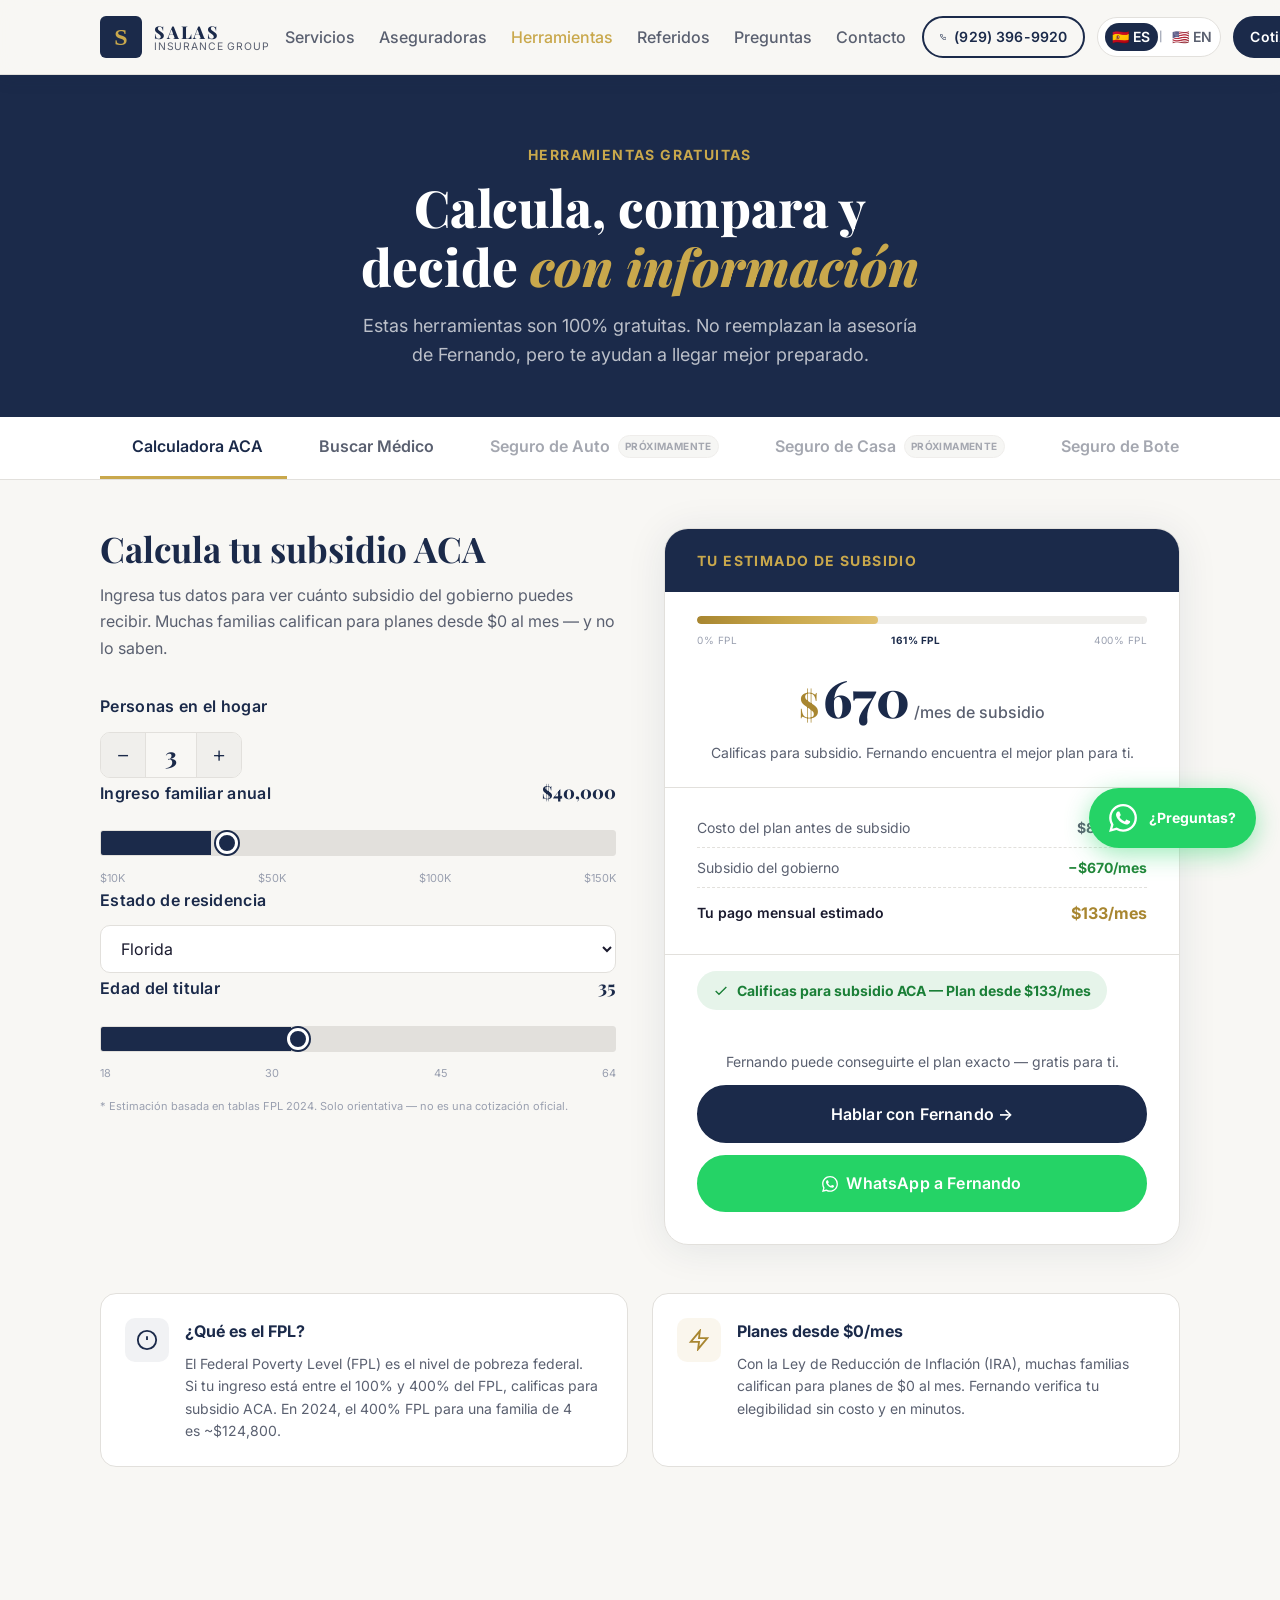
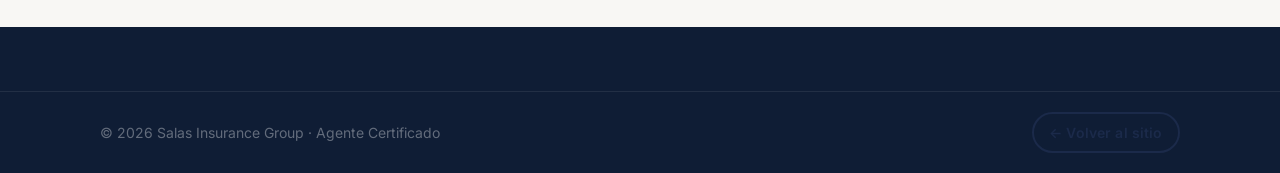
==== herramientas.html @ 6fca12a7 "feat: galería movida al top + página Herramientas con calculadora ACA, buscar médico, placeholders a" ====
<!DOCTYPE html>
<html lang="es" data-lang="es">
<head>
  <meta charset="UTF-8" />
  <meta name="viewport" content="width=device-width, initial-scale=1.0" />
  <title>Herramientas — Salas Insurance Group</title>
  <meta name="description" content="Calcula tu subsidio ACA gratis, busca médicos, estima tu cobertura. Herramientas gratuitas de Salas Insurance Group." />

  <link rel="preconnect" href="https://fonts.googleapis.com" />
  <link rel="preconnect" href="https://fonts.gstatic.com" crossorigin />
  <link href="https://fonts.googleapis.com/css2?family=Playfair+Display:wght@700;800&family=Inter:wght@400;500;600;700&display=swap" rel="stylesheet" />
  <link rel="stylesheet" href="style.css" />
  <link rel="stylesheet" href="herramientas.css" />
</head>
<body>

  <!-- ── HEADER (igual al principal) ── -->
  <header class="header header--scrolled" id="header">
    <div class="header-inner container">
      <a href="index.html" class="logo" aria-label="Salas Insurance Group">
        <svg width="42" height="42" viewBox="0 0 42 42" fill="none"><rect width="42" height="42" rx="6" fill="#1B2A4A"/><text x="21" y="29" text-anchor="middle" font-family="serif" font-size="24" font-weight="700" fill="#C9A84C">S</text></svg>
        <div class="logo-text">
          <span class="logo-name">SALAS</span>
          <span class="logo-sub">Insurance Group</span>
        </div>
      </a>

      <nav class="nav" id="nav" aria-label="Main navigation">
        <a href="index.html#servicios" data-es="Servicios" data-en="Services">Servicios</a>
        <a href="index.html#aseguradoras" data-es="Aseguradoras" data-en="Carriers">Aseguradoras</a>
        <a href="herramientas.html" class="nav-active" data-es="Herramientas" data-en="Tools">Herramientas</a>
        <a href="index.html#referidos" data-es="Referidos" data-en="Referrals">Referidos</a>
        <a href="index.html#faq" data-es="Preguntas" data-en="FAQ">Preguntas</a>
        <a href="index.html#contacto" data-es="Contacto" data-en="Contact">Contacto</a>
      </nav>

      <div class="header-actions">
        <a href="tel:+19293969920" class="btn btn-outline btn-sm">
          <svg width="14" height="14" viewBox="0 0 24 24" fill="none" stroke="currentColor" stroke-width="2.5"><path d="M22 16.92v3a2 2 0 0 1-2.18 2 19.79 19.79 0 0 1-8.63-3.07A19.5 19.5 0 0 1 4.69 12 19.79 19.79 0 0 1 1.62 3.37 2 2 0 0 1 3.6 1h3a2 2 0 0 1 2 1.72c.127.96.361 1.903.7 2.81a2 2 0 0 1-.45 2.11L7.91 8.6a16 16 0 0 0 5.49 5.49l.97-.97a2 2 0 0 1 2.11-.45c.907.339 1.85.573 2.81.7A2 2 0 0 1 22 16.92z"/></svg>
          (929) 396-9920
        </a>
        <button class="lang-toggle" id="langToggle" aria-label="Switch language">
          <span class="lang-option lang-es active">🇪🇸 ES</span>
          <span class="lang-sep">|</span>
          <span class="lang-option lang-en">🇺🇸 EN</span>
        </button>
        <button class="btn btn-primary btn-sm" onclick="window.location.href='index.html#contacto'" data-es="Cotiza Gratis" data-en="Free Quote">Cotiza Gratis</button>
        <button class="hamburger" id="hamburger" aria-label="Open menu" aria-expanded="false">
          <span></span><span></span><span></span>
        </button>
      </div>
    </div>
  </header>

  <!-- ── PAGE HERO ── -->
  <section class="tools-hero">
    <div class="container">
      <p class="section-eyebrow" data-es="Herramientas Gratuitas" data-en="Free Tools">Herramientas Gratuitas</p>
      <h1 class="tools-hero-title" data-es="Calcula, compara y decide <em>con información</em>" data-en="Calculate, compare and decide <em>with information</em>">Calcula, compara y decide <em>con información</em></h1>
      <p class="tools-hero-desc" data-es="Estas herramientas son 100% gratuitas. No reemplazan la asesoría de Fernando, pero te ayudan a llegar mejor preparado." data-en="These tools are 100% free. They don't replace Fernando's advice, but help you arrive better prepared.">Estas herramientas son 100% gratuitas. No reemplazan la asesoría de Fernando, pero te ayudan a llegar mejor preparado.</p>
    </div>
  </section>

  <!-- ── TOOL TABS ── -->
  <div class="tools-tabs-wrap">
    <div class="container">
      <div class="tools-tabs" role="tablist">
        <button class="tools-tab tools-tab--active" role="tab" data-tool="calculadora" aria-selected="true">
          <svg width="16" height="16" viewBox="0 0 24 24" fill="none" stroke="currentColor" stroke-width="2"><rect x="2" y="3" width="20" height="14" rx="2"/><line x1="8" y1="21" x2="16" y2="21"/><line x1="12" y1="17" x2="12" y2="21"/></svg>
          <span data-es="Calculadora ACA" data-en="ACA Calculator">Calculadora ACA</span>
        </button>
        <button class="tools-tab" role="tab" data-tool="medicos" aria-selected="false">
          <svg width="16" height="16" viewBox="0 0 24 24" fill="none" stroke="currentColor" stroke-width="2"><path d="M21 10c0 7-9 13-9 13s-9-6-9-13a9 9 0 0 1 18 0z"/><circle cx="12" cy="10" r="3"/></svg>
          <span data-es="Buscar Médico" data-en="Find a Doctor">Buscar Médico</span>
        </button>
        <button class="tools-tab tools-tab--soon" role="tab" data-tool="auto" aria-selected="false" disabled>
          <svg width="16" height="16" viewBox="0 0 24 24" fill="none" stroke="currentColor" stroke-width="2"><rect x="1" y="3" width="15" height="13" rx="1"/><polygon points="16 8 20 8 23 11 23 16 16 16 16 8"/><circle cx="5.5" cy="18.5" r="2.5"/><circle cx="18.5" cy="18.5" r="2.5"/></svg>
          <span data-es="Seguro de Auto" data-en="Auto Insurance">Seguro de Auto</span>
          <span class="tools-tab-badge" data-es="Próximamente" data-en="Coming soon">Próximamente</span>
        </button>
        <button class="tools-tab tools-tab--soon" role="tab" data-tool="casa" aria-selected="false" disabled>
          <svg width="16" height="16" viewBox="0 0 24 24" fill="none" stroke="currentColor" stroke-width="2"><path d="M3 9l9-7 9 7v11a2 2 0 0 1-2 2H5a2 2 0 0 1-2-2z"/><polyline points="9 22 9 12 15 12 15 22"/></svg>
          <span data-es="Seguro de Casa" data-en="Home Insurance">Seguro de Casa</span>
          <span class="tools-tab-badge" data-es="Próximamente" data-en="Coming soon">Próximamente</span>
        </button>
        <button class="tools-tab tools-tab--soon" role="tab" data-tool="bote" aria-selected="false" disabled>
          <svg width="16" height="16" viewBox="0 0 24 24" fill="none" stroke="currentColor" stroke-width="2"><path d="M2 20a2 2 0 0 0 2 2h16a2 2 0 0 0 2-2M2 20l4-12h12l4 12"/><path d="M12 2v6"/><path d="M8 8h8"/></svg>
          <span data-es="Seguro de Bote" data-en="Boat Insurance">Seguro de Bote</span>
          <span class="tools-tab-badge" data-es="Próximamente" data-en="Coming soon">Próximamente</span>
        </button>
      </div>
    </div>
  </div>

  <!-- ══════════════════════════════════════
       TOOL PANELS
  ══════════════════════════════════════ -->
  <main class="tools-content">
    <div class="container">

      <!-- ── CALCULADORA ACA ── -->
      <div class="tool-panel tool-panel--active" id="panel-calculadora" role="tabpanel">

        <div class="calc-layout">

          <!-- Controles -->
          <div class="calc-controls">
            <div class="calc-intro">
              <h2 data-es="Calcula tu subsidio ACA" data-en="Calculate your ACA subsidy">Calcula tu subsidio ACA</h2>
              <p data-es="Ingresa tus datos para ver cuánto subsidio del gobierno puedes recibir. Muchas familias califican para planes desde $0 al mes — y no lo saben." data-en="Enter your information to see how much government subsidy you may receive. Many families qualify for $0/month plans — and don't know it.">Ingresa tus datos para ver cuánto subsidio del gobierno puedes recibir. Muchas familias califican para planes desde $0 al mes — y no lo saben.</p>
            </div>

            <!-- Personas en el hogar -->
            <div class="calc-field">
              <label class="calc-label" data-es="Personas en el hogar" data-en="Household size">Personas en el hogar</label>
              <div class="calc-stepper">
                <button class="calc-step-btn" id="stepDown" aria-label="Reducir">−</button>
                <span class="calc-step-val" id="householdVal">3</span>
                <button class="calc-step-btn" id="stepUp" aria-label="Aumentar">+</button>
              </div>
            </div>

            <!-- Slider de ingresos -->
            <div class="calc-field">
              <div class="calc-label-row">
                <label class="calc-label" data-es="Ingreso familiar anual" data-en="Annual household income">Ingreso familiar anual</label>
                <span class="calc-income-val" id="incomeDisplay">$40,000</span>
              </div>
              <input type="range" class="calc-slider" id="incomeSlider"
                min="10000" max="150000" step="1000" value="40000"
                aria-label="Ingreso anual" />
              <div class="calc-slider-labels">
                <span>$10K</span>
                <span>$50K</span>
                <span>$100K</span>
                <span>$150K</span>
              </div>
            </div>

            <!-- Estado -->
            <div class="calc-field">
              <label class="calc-label" data-es="Estado de residencia" data-en="State of residence">Estado de residencia</label>
              <select class="calc-select" id="stateSelect">
                <option value="FL">Florida</option>
                <option value="TX">Texas</option>
                <option value="CA">California</option>
                <option value="NY">New York</option>
                <option value="GA">Georgia</option>
                <option value="NC">North Carolina</option>
                <option value="NJ">New Jersey</option>
                <option value="other" data-es="Otro estado" data-en="Other state">Otro estado</option>
              </select>
            </div>

            <!-- Edad del titular -->
            <div class="calc-field">
              <div class="calc-label-row">
                <label class="calc-label" data-es="Edad del titular" data-en="Primary applicant age">Edad del titular</label>
                <span class="calc-income-val" id="ageDisplay">35</span>
              </div>
              <input type="range" class="calc-slider" id="ageSlider"
                min="18" max="64" step="1" value="35"
                aria-label="Edad" />
              <div class="calc-slider-labels">
                <span>18</span>
                <span>30</span>
                <span>45</span>
                <span>64</span>
              </div>
            </div>

            <div class="calc-disclaimer-small" data-es="* Estimación basada en tablas FPL 2024. Solo orientativa — no es una cotización oficial." data-en="* Estimate based on 2024 FPL tables. For guidance only — not an official quote.">* Estimación basada en tablas FPL 2024. Solo orientativa — no es una cotización oficial.</div>
          </div>

          <!-- Resultados -->
          <div class="calc-results">
            <div class="calc-result-card" id="calcResultCard">

              <div class="calc-result-header">
                <p class="calc-result-eyebrow" data-es="Tu estimado de subsidio" data-en="Your subsidy estimate">Tu estimado de subsidio</p>
              </div>

              <!-- FPL badge -->
              <div class="calc-fpl-wrap">
                <div class="calc-fpl-bar-bg">
                  <div class="calc-fpl-bar" id="fplBar" style="width:60%"></div>
                </div>
                <div class="calc-fpl-labels">
                  <span data-es="0% FPL" data-en="0% FPL">0% FPL</span>
                  <span id="fplLabel" class="calc-fpl-pct">180% FPL</span>
                  <span data-es="400% FPL" data-en="400% FPL">400%+ FPL</span>
                </div>
              </div>

              <!-- Número grande -->
              <div class="calc-big-result">
                <div class="calc-big-num-wrap">
                  <span class="calc-big-prefix">$</span>
                  <span class="calc-big-num" id="subsidyAmount">0</span>
                  <span class="calc-big-suffix" data-es="/mes de subsidio" data-en="/month subsidy">/mes de subsidio</span>
                </div>
                <p class="calc-big-desc" id="subsidyDesc">Cargando...</p>
              </div>

              <!-- Desglose -->
              <div class="calc-breakdown" id="calcBreakdown">
                <div class="calc-breakdown-row">
                  <span data-es="Costo del plan antes de subsidio" data-en="Plan cost before subsidy">Costo del plan antes de subsidio</span>
                  <strong id="brkBefore">—</strong>
                </div>
                <div class="calc-breakdown-row">
                  <span data-es="Subsidio del gobierno" data-en="Government subsidy">Subsidio del gobierno</span>
                  <strong id="brkSubsidy" class="calc-green">—</strong>
                </div>
                <div class="calc-breakdown-row calc-breakdown-row--total">
                  <span data-es="Tu pago mensual estimado" data-en="Your estimated monthly payment">Tu pago mensual estimado</span>
                  <strong id="brkYou" class="calc-gold">—</strong>
                </div>
              </div>

              <!-- Eligibility badge -->
              <div class="calc-badge-wrap" id="calcBadge">
                <div class="calc-badge calc-badge--green" id="calcBadgeEl">
                  <svg width="16" height="16" viewBox="0 0 24 24" fill="none" stroke="currentColor" stroke-width="2"><polyline points="20 6 9 17 4 12"/></svg>
                  <span id="calcBadgeText">Calificas para subsidio ACA</span>
                </div>
              </div>

              <!-- CTA -->
              <div class="calc-result-cta">
                <p class="calc-cta-note" data-es="Fernando puede conseguirte el plan exacto — gratis para ti." data-en="Fernando can get you the exact plan — free for you.">Fernando puede conseguirte el plan exacto — gratis para ti.</p>
                <a href="index.html#contacto" class="btn btn-primary btn-lg" style="width:100%;justify-content:center">
                  <span data-es="Hablar con Fernando →" data-en="Talk to Fernando →">Hablar con Fernando →</span>
                </a>
                <a href="https://wa.me/19293969920?text=Hola%20Fernando%2C%20us%C3%A9%20la%20calculadora%20ACA%20y%20quiero%20saber%20m%C3%A1s%20sobre%20mi%20subsidio." target="_blank" rel="noopener" class="btn btn-whatsapp btn-lg" style="width:100%;justify-content:center">
                  <svg width="16" height="16" viewBox="0 0 24 24" fill="currentColor"><path d="M17.472 14.382c-.297-.149-1.758-.867-2.03-.967-.273-.099-.471-.148-.67.15-.197.297-.767.966-.94 1.164-.173.199-.347.223-.644.075-.297-.15-1.255-.463-2.39-1.475-.883-.788-1.48-1.761-1.653-2.059-.173-.297-.018-.458.13-.606.134-.133.298-.347.446-.52.149-.174.198-.298.298-.497.099-.198.05-.371-.025-.52-.075-.149-.669-1.612-.916-2.207-.242-.579-.487-.5-.669-.51-.173-.008-.371-.01-.57-.01-.198 0-.52.074-.792.372-.272.297-1.04 1.016-1.04 2.479 0 1.462 1.065 2.875 1.213 3.074.149.198 2.096 3.2 5.077 4.487.709.306 1.262.489 1.694.625.712.227 1.36.195 1.871.118.571-.085 1.758-.719 2.006-1.413.248-.694.248-1.289.173-1.413-.074-.124-.272-.198-.57-.347m-5.421 7.403h-.004a9.87 9.87 0 0 1-5.031-1.378l-.361-.214-3.741.982.998-3.648-.235-.374a9.86 9.86 0 0 1-1.51-5.26c.001-5.45 4.436-9.884 9.888-9.884 2.64 0 5.122 1.03 6.988 2.898a9.825 9.825 0 0 1 2.893 6.994c-.003 5.45-4.437 9.884-9.885 9.884m8.413-18.297A11.815 11.815 0 0 0 12.05 0C5.495 0 .16 5.335.157 11.892c0 2.096.547 4.142 1.588 5.945L.057 24l6.305-1.654a11.882 11.882 0 0 0 5.683 1.448h.005c6.554 0 11.89-5.335 11.893-11.893a11.821 11.821 0 0 0-3.48-8.413Z"/></svg>
                  <span data-es="WhatsApp a Fernando" data-en="WhatsApp Fernando">WhatsApp a Fernando</span>
                </a>
              </div>

            </div>
          </div>

        </div><!-- /.calc-layout -->

        <!-- Info boxes -->
        <div class="calc-info-boxes">
          <div class="calc-info-box">
            <div class="calc-info-icon">
              <svg width="22" height="22" viewBox="0 0 24 24" fill="none" stroke="currentColor" stroke-width="2"><circle cx="12" cy="12" r="10"/><path d="M12 8v4M12 16h.01"/></svg>
            </div>
            <div>
              <strong data-es="¿Qué es el FPL?" data-en="What is FPL?">¿Qué es el FPL?</strong>
              <p data-es="El Federal Poverty Level (FPL) es el nivel de pobreza federal. Si tu ingreso está entre el 100% y 400% del FPL, calificas para subsidio ACA. En 2024, el 400% FPL para una familia de 4 es ~$124,800." data-en="The Federal Poverty Level (FPL) is used to determine subsidy eligibility. If your income is between 100% and 400% FPL, you qualify for ACA subsidies. In 2024, 400% FPL for a family of 4 is ~$124,800.">El Federal Poverty Level (FPL) es el nivel de pobreza federal. Si tu ingreso está entre el 100% y 400% del FPL, calificas para subsidio ACA. En 2024, el 400% FPL para una familia de 4 es ~$124,800.</p>
            </div>
          </div>
          <div class="calc-info-box">
            <div class="calc-info-icon calc-info-icon--gold">
              <svg width="22" height="22" viewBox="0 0 24 24" fill="none" stroke="currentColor" stroke-width="2"><polygon points="13 2 3 14 12 14 11 22 21 10 12 10 13 2"/></svg>
            </div>
            <div>
              <strong data-es="Planes desde $0/mes" data-en="Plans from $0/month">Planes desde $0/mes</strong>
              <p data-es="Con la Ley de Reducción de Inflación (IRA), muchas familias califican para planes de $0 al mes. Fernando verifica tu elegibilidad sin costo y en minutos." data-en="With the Inflation Reduction Act (IRA), many families qualify for $0/month plans. Fernando verifies your eligibility at no cost, in minutes.">Con la Ley de Reducción de Inflación (IRA), muchas familias califican para planes de $0 al mes. Fernando verifica tu elegibilidad sin costo y en minutos.</p>
            </div>
          </div>
        </div>

      </div><!-- /#panel-calculadora -->

      <!-- ── BUSCAR MÉDICO ── -->
      <div class="tool-panel" id="panel-medicos" role="tabpanel" style="display:none">
        <div class="section-header" style="text-align:left;margin-bottom:var(--space-8)">
          <h2 data-es="Busca médicos en red cerca de ti" data-en="Find in-network doctors near you">Busca médicos en red cerca de ti</h2>
          <p class="section-desc" style="max-width:none" data-es="Selecciona tu aseguradora para buscar médicos, especialistas y hospitales en red." data-en="Select your carrier to find in-network doctors, specialists, and hospitals.">Selecciona tu aseguradora para buscar médicos, especialistas y hospitales en red.</p>
        </div>
        <div class="doctors-grid">
          <a href="https://my.ambetterhealth.com/x/hub/public/en/landing-page" target="_blank" rel="noopener" class="doctor-card"><div class="doctor-card-logo">Ambetter</div><div class="doctor-card-body"><h3>Buscar médicos Ambetter</h3><p>Directorio oficial de proveedores en red.</p></div><div class="doctor-card-arrow"><svg width="20" height="20" viewBox="0 0 24 24" fill="none" stroke="currentColor" stroke-width="2.5"><path d="M5 12h14M12 5l7 7-7 7"/></svg></div></a>
          <a href="https://www.hioscar.com/search/networks/" target="_blank" rel="noopener" class="doctor-card"><div class="doctor-card-logo doctor-card-logo--oscar">Oscar</div><div class="doctor-card-body"><h3>Buscar médicos Oscar</h3><p>Red de Oscar Health por estado y plan.</p></div><div class="doctor-card-arrow"><svg width="20" height="20" viewBox="0 0 24 24" fill="none" stroke="currentColor" stroke-width="2.5"><path d="M5 12h14M12 5l7 7-7 7"/></svg></div></a>
          <a href="https://www.anthem.com/find-care/" target="_blank" rel="noopener" class="doctor-card"><div class="doctor-card-logo doctor-card-logo--anthem">Anthem</div><div class="doctor-card-body"><h3>Buscar médicos Anthem</h3><p>Médicos y hospitales en la red de Anthem.</p></div><div class="doctor-card-arrow"><svg width="20" height="20" viewBox="0 0 24 24" fill="none" stroke="currentColor" stroke-width="2.5"><path d="M5 12h14M12 5l7 7-7 7"/></svg></div></a>
          <a href="https://www.aetna.com/individuals-families/find-a-doctor.html" target="_blank" rel="noopener" class="doctor-card"><div class="doctor-card-logo doctor-card-logo--aetna">Aetna</div><div class="doctor-card-body"><h3>Buscar médicos Aetna</h3><p>DocFind de Aetna por especialidad e idioma.</p></div><div class="doctor-card-arrow"><svg width="20" height="20" viewBox="0 0 24 24" fill="none" stroke="currentColor" stroke-width="2.5"><path d="M5 12h14M12 5l7 7-7 7"/></svg></div></a>
          <a href="https://www.humana.com/finder/" target="_blank" rel="noopener" class="doctor-card"><div class="doctor-card-logo doctor-card-logo--humana">Humana</div><div class="doctor-card-body"><h3>Buscar médicos Humana</h3><p>Red de Humana: médicos, dentistas y farmacias.</p></div><div class="doctor-card-arrow"><svg width="20" height="20" viewBox="0 0 24 24" fill="none" stroke="currentColor" stroke-width="2.5"><path d="M5 12h14M12 5l7 7-7 7"/></svg></div></a>
          <a href="https://hcpdirectory.cigna.com/web/public/consumer/directory/search" target="_blank" rel="noopener" class="doctor-card"><div class="doctor-card-logo doctor-card-logo--cigna">Cigna</div><div class="doctor-card-body"><h3>Buscar médicos Cigna</h3><p>Directorio completo de la red Cigna.</p></div><div class="doctor-card-arrow"><svg width="20" height="20" viewBox="0 0 24 24" fill="none" stroke="currentColor" stroke-width="2.5"><path d="M5 12h14M12 5l7 7-7 7"/></svg></div></a>
        </div>
      </div>

      <!-- ── PRÓXIMAMENTE (auto/casa/bote) ── -->
      <div class="tool-panel" id="panel-auto" role="tabpanel" style="display:none">
        <div class="coming-soon-panel">
          <div class="coming-soon-icon"><svg width="48" height="48" viewBox="0 0 24 24" fill="none" stroke="currentColor" stroke-width="1.5"><rect x="1" y="3" width="15" height="13" rx="1"/><polygon points="16 8 20 8 23 11 23 16 16 16 16 8"/><circle cx="5.5" cy="18.5" r="2.5"/><circle cx="18.5" cy="18.5" r="2.5"/></svg></div>
          <h2 data-es="Seguro de Auto — Próximamente" data-en="Auto Insurance — Coming Soon">Seguro de Auto — Próximamente</h2>
          <p data-es="Fernando estará ofreciendo seguros de auto muy pronto. Déjanos tu información y serás el primero en saberlo." data-en="Fernando will be offering auto insurance very soon. Leave your information and you'll be the first to know.">Fernando estará ofreciendo seguros de auto muy pronto. Déjanos tu información y serás el primero en saberlo.</p>
          <a href="index.html#contacto" class="btn btn-primary">
            <span data-es="Avísame cuando esté disponible" data-en="Notify me when available">Avísame cuando esté disponible</span>
          </a>
        </div>
      </div>
      <div class="tool-panel" id="panel-casa" role="tabpanel" style="display:none">
        <div class="coming-soon-panel">
          <div class="coming-soon-icon"><svg width="48" height="48" viewBox="0 0 24 24" fill="none" stroke="currentColor" stroke-width="1.5"><path d="M3 9l9-7 9 7v11a2 2 0 0 1-2 2H5a2 2 0 0 1-2-2z"/><polyline points="9 22 9 12 15 12 15 22"/></svg></div>
          <h2 data-es="Seguro de Casa — Próximamente" data-en="Home Insurance — Coming Soon">Seguro de Casa — Próximamente</h2>
          <p data-es="Pronto podrás cotizar tu seguro de hogar con Fernando. Déjanos tu contacto." data-en="Soon you'll be able to quote your home insurance with Fernando. Leave your contact info.">Pronto podrás cotizar tu seguro de hogar con Fernando. Déjanos tu contacto.</p>
          <a href="index.html#contacto" class="btn btn-primary">
            <span data-es="Avísame cuando esté disponible" data-en="Notify me when available">Avísame cuando esté disponible</span>
          </a>
        </div>
      </div>
      <div class="tool-panel" id="panel-bote" role="tabpanel" style="display:none">
        <div class="coming-soon-panel">
          <div class="coming-soon-icon"><svg width="48" height="48" viewBox="0 0 24 24" fill="none" stroke="currentColor" stroke-width="1.5"><path d="M2 20a2 2 0 0 0 2 2h16a2 2 0 0 0 2-2M2 20l4-12h12l4 12"/><path d="M12 2v6"/><path d="M8 8h8"/></svg></div>
          <h2 data-es="Seguro de Bote — Próximamente" data-en="Boat Insurance — Coming Soon">Seguro de Bote — Próximamente</h2>
          <p data-es="El seguro de embarcaciones llegará pronto. Déjanos tu información." data-en="Boat insurance is coming soon. Leave your information.">El seguro de embarcaciones llegará pronto. Déjanos tu información.</p>
          <a href="index.html#contacto" class="btn btn-primary">
            <span data-es="Avísame cuando esté disponible" data-en="Notify me when available">Avísame cuando esté disponible</span>
          </a>
        </div>
      </div>

    </div><!-- /.container -->
  </main>

  <!-- ── FOOTER SIMPLE ── -->
  <footer class="footer" style="margin-top:var(--space-20)">
    <div class="footer-bottom">
      <div class="container" style="justify-content:space-between;display:flex;flex-wrap:wrap;gap:1rem;align-items:center">
        <p>© 2026 Salas Insurance Group · <span data-es="Agente Certificado" data-en="Licensed Agent">Agente Certificado</span></p>
        <a href="index.html" class="btn btn-outline btn-sm" data-es="← Volver al sitio" data-en="← Back to site">← Volver al sitio</a>
      </div>
    </div>
  </footer>

  <!-- WhatsApp FAB -->
  <a href="https://wa.me/19293969920?text=Hola%20Fernando%2C%20me%20interesa%20obtener%20informaci%C3%B3n%20sobre%20seguros."
     target="_blank" rel="noopener" class="whatsapp-fab" aria-label="WhatsApp">
    <svg width="28" height="28" viewBox="0 0 24 24" fill="currentColor"><path d="M17.472 14.382c-.297-.149-1.758-.867-2.03-.967-.273-.099-.471-.148-.67.15-.197.297-.767.966-.94 1.164-.173.199-.347.223-.644.075-.297-.15-1.255-.463-2.39-1.475-.883-.788-1.48-1.761-1.653-2.059-.173-.297-.018-.458.13-.606.134-.133.298-.347.446-.52.149-.174.198-.298.298-.497.099-.198.05-.371-.025-.52-.075-.149-.669-1.612-.916-2.207-.242-.579-.487-.5-.669-.51-.173-.008-.371-.01-.57-.01-.198 0-.52.074-.792.372-.272.297-1.04 1.016-1.04 2.479 0 1.462 1.065 2.875 1.213 3.074.149.198 2.096 3.2 5.077 4.487.709.306 1.262.489 1.694.625.712.227 1.36.195 1.871.118.571-.085 1.758-.719 2.006-1.413.248-.694.248-1.289.173-1.413-.074-.124-.272-.198-.57-.347m-5.421 7.403h-.004a9.87 9.87 0 0 1-5.031-1.378l-.361-.214-3.741.982.998-3.648-.235-.374a9.86 9.86 0 0 1-1.51-5.26c.001-5.45 4.436-9.884 9.888-9.884 2.64 0 5.122 1.03 6.988 2.898a9.825 9.825 0 0 1 2.893 6.994c-.003 5.45-4.437 9.884-9.885 9.884m8.413-18.297A11.815 11.815 0 0 0 12.05 0C5.495 0 .16 5.335.157 11.892c0 2.096.547 4.142 1.588 5.945L.057 24l6.305-1.654a11.882 11.882 0 0 0 5.683 1.448h.005c6.554 0 11.89-5.335 11.893-11.893a11.821 11.821 0 0 0-3.48-8.413Z"/></svg>
    <span class="whatsapp-fab-label" data-es="¿Preguntas?" data-en="Questions?">¿Preguntas?</span>
  </a>

  <script src="herramientas.js"></script>
</body>
</html>
---- style.css ----
/* ═══════════════════════════════════════════════════════════
   SALAS INSURANCE GROUP — style.css
   Palette: Navy #1B2A4A + Gold #C9A84C + White
   ═══════════════════════════════════════════════════════════ */

/* ── TOKENS ── */
:root {
  /* Brand */
  --navy: #1B2A4A;
  --navy-dark: #0f1d35;
  --navy-light: #243562;
  --gold: #C9A84C;
  --gold-light: #e0c070;
  --gold-dark: #a88630;
  --white: #ffffff;
  --off-white: #f8f7f4;

  /* Text */
  --color-text: #1a1a2e;
  --color-text-muted: #5a6070;
  --color-text-faint: #9aa0b0;
  --color-text-inverse: #ffffff;

  /* Surfaces */
  --color-bg: #f8f7f4;
  --color-surface: #ffffff;
  --color-surface-soft: #f0efec;
  --color-border: #e2e0dc;

  /* Type */
  --font-display: 'Playfair Display', Georgia, serif;
  --font-body: 'Inter', -apple-system, sans-serif;

  /* Scale */
  --text-xs: clamp(0.75rem, 0.7rem + 0.25vw, 0.875rem);
  --text-sm: clamp(0.875rem, 0.8rem + 0.35vw, 1rem);
  --text-base: clamp(1rem, 0.95rem + 0.25vw, 1.125rem);
  --text-lg: clamp(1.125rem, 1rem + 0.75vw, 1.5rem);
  --text-xl: clamp(1.5rem, 1.2rem + 1.25vw, 2.25rem);
  --text-2xl: clamp(2rem, 1.2rem + 2.5vw, 3.5rem);
  --text-hero: clamp(2.5rem, 1rem + 4vw, 4.5rem);

  /* Spacing */
  --space-1: 0.25rem;
  --space-2: 0.5rem;
  --space-3: 0.75rem;
  --space-4: 1rem;
  --space-5: 1.25rem;
  --space-6: 1.5rem;
  --space-8: 2rem;
  --space-10: 2.5rem;
  --space-12: 3rem;
  --space-16: 4rem;
  --space-20: 5rem;
  --space-24: 6rem;

  /* Other */
  --radius-sm: 0.375rem;
  --radius-md: 0.625rem;
  --radius-lg: 1rem;
  --radius-xl: 1.5rem;
  --radius-full: 9999px;
  --transition: 200ms cubic-bezier(0.16, 1, 0.3, 1);
  --shadow-sm: 0 1px 3px rgba(27,42,74,0.08);
  --shadow-md: 0 4px 16px rgba(27,42,74,0.12);
  --shadow-lg: 0 12px 40px rgba(27,42,74,0.18);
  --content-max: 1160px;
}

/* ── RESET ── */
*, *::before, *::after { box-sizing: border-box; margin: 0; padding: 0; }
html {
  -webkit-font-smoothing: antialiased;
  scroll-behavior: smooth;
  scroll-padding-top: 80px;
}
body {
  font-family: var(--font-body);
  font-size: var(--text-base);
  color: var(--color-text);
  background: var(--color-bg);
  line-height: 1.65;
}
img, svg { display: block; max-width: 100%; height: auto; }
ul { list-style: none; }
a { text-decoration: none; color: inherit; }
button { cursor: pointer; background: none; border: none; font: inherit; }
input, select, textarea { font: inherit; color: inherit; }
h1,h2,h3,h4 { line-height: 1.2; text-wrap: balance; font-family: var(--font-display); }
p, li { text-wrap: pretty; max-width: 70ch; }
em { font-style: italic; color: var(--gold); }

/* ── LAYOUT ── */
.container {
  width: 100%;
  max-width: var(--content-max);
  margin-inline: auto;
  padding-inline: clamp(var(--space-5), 5vw, var(--space-10));
}

/* ── BUTTONS ── */
.btn {
  display: inline-flex;
  align-items: center;
  gap: var(--space-2);
  padding: 0.65em 1.4em;
  border-radius: var(--radius-full);
  font-size: var(--text-sm);
  font-weight: 600;
  font-family: var(--font-body);
  letter-spacing: 0.01em;
  transition: all var(--transition);
  white-space: nowrap;
  border: 2px solid transparent;
}
.btn-sm { padding: 0.5em 1.1em; font-size: var(--text-xs); }
.btn-lg { padding: 0.85em 1.8em; font-size: var(--text-sm); }
.btn-primary {
  background: var(--navy);
  color: var(--white);
  border-color: var(--navy);
}
.btn-primary:hover { background: var(--navy-dark); border-color: var(--navy-dark); transform: translateY(-1px); box-shadow: var(--shadow-md); }
.btn-outline {
  background: transparent;
  color: var(--navy);
  border-color: var(--navy);
}
.btn-outline:hover { background: var(--navy); color: var(--white); }
.btn-gold {
  background: var(--gold);
  color: var(--navy);
  border-color: var(--gold);
  font-weight: 700;
}
.btn-gold:hover { background: var(--gold-light); border-color: var(--gold-light); transform: translateY(-1px); box-shadow: 0 8px 24px rgba(201,168,76,0.35); }
.btn-whatsapp {
  background: #25D366;
  color: var(--white);
  border-color: #25D366;
}
.btn-whatsapp:hover { background: #128C7E; border-color: #128C7E; transform: translateY(-1px); box-shadow: 0 8px 20px rgba(37,211,102,0.35); }
.mt-auto { margin-top: auto; }

/* ── HEADER ── */
.header {
  position: sticky;
  top: 0;
  z-index: 100;
  background: rgba(248,247,244,0.92);
  backdrop-filter: blur(14px);
  -webkit-backdrop-filter: blur(14px);
  border-bottom: 1px solid var(--color-border);
  transition: box-shadow var(--transition);
}
.header--scrolled { box-shadow: var(--shadow-md); }
.header-inner {
  display: flex;
  align-items: center;
  justify-content: space-between;
  gap: var(--space-4);
  padding-block: var(--space-4);
}
.logo {
  display: flex;
  align-items: center;
  gap: var(--space-3);
  flex-shrink: 0;
}
.logo-text {
  display: flex;
  flex-direction: column;
  line-height: 1.1;
}
.logo-name {
  font-family: var(--font-display);
  font-weight: 800;
  font-size: 1.1rem;
  color: var(--navy);
  letter-spacing: 0.1em;
}
.logo-sub {
  font-size: 0.65rem;
  letter-spacing: 0.08em;
  color: var(--color-text-muted);
  text-transform: uppercase;
}
.nav {
  display: flex;
  gap: var(--space-6);
  align-items: center;
}
.nav a {
  font-size: var(--text-sm);
  font-weight: 500;
  color: var(--color-text-muted);
  transition: color var(--transition);
}
.nav a:hover { color: var(--navy); }
.header-actions {
  display: flex;
  align-items: center;
  gap: var(--space-3);
}
.hamburger {
  display: none;
  flex-direction: column;
  gap: 5px;
  padding: var(--space-2);
}
.hamburger span {
  display: block;
  width: 22px;
  height: 2px;
  background: var(--navy);
  border-radius: 2px;
  transition: all var(--transition);
}

/* ── HERO ── */
.hero {
  position: relative;
  background: linear-gradient(135deg, var(--navy-dark) 0%, var(--navy) 50%, var(--navy-light) 100%);
  min-height: 88vh;
  display: flex;
  flex-direction: column;
  overflow: hidden;
}
.hero-bg-shapes { position: absolute; inset: 0; pointer-events: none; }
.shape {
  position: absolute;
  border-radius: 50%;
  opacity: 0.06;
}
.shape-1 {
  width: 600px; height: 600px;
  background: var(--gold);
  top: -200px; right: -100px;
}
.shape-2 {
  width: 400px; height: 400px;
  background: var(--white);
  bottom: -150px; left: -100px;
}
.shape-3 {
  width: 200px; height: 200px;
  background: var(--gold);
  top: 40%; left: 40%;
}
.hero-grid {
  display: grid;
  grid-template-columns: 1fr auto;
  gap: var(--space-12);
  align-items: center;
  padding-block: clamp(var(--space-12), 8vw, var(--space-20));
  flex: 1;
  position: relative;
  z-index: 1;
}
.hero-content { max-width: 600px; }
.hero-badge {
  display: inline-flex;
  align-items: center;
  gap: var(--space-2);
  background: rgba(201,168,76,0.15);
  color: var(--gold-light);
  border: 1px solid rgba(201,168,76,0.3);
  border-radius: var(--radius-full);
  padding: 0.35em 1em;
  font-size: var(--text-xs);
  font-weight: 600;
  letter-spacing: 0.04em;
  text-transform: uppercase;
  margin-bottom: var(--space-5);
}
.hero-title {
  font-size: var(--text-hero);
  color: var(--white);
  margin-bottom: var(--space-5);
  font-weight: 800;
  line-height: 1.1;
}
.hero-desc {
  font-size: var(--text-base);
  color: rgba(255,255,255,0.78);
  margin-bottom: var(--space-8);
  max-width: 56ch;
}
.hero-ctas {
  display: flex;
  gap: var(--space-3);
  flex-wrap: wrap;
  margin-bottom: var(--space-10);
}
.hero-stats {
  display: flex;
  align-items: center;
  gap: var(--space-6);
}
.stat { text-align: center; }
.stat-num {
  display: block;
  font-family: var(--font-display);
  font-size: var(--text-xl);
  font-weight: 800;
  color: var(--gold);
  line-height: 1;
}
.stat-label {
  font-size: var(--text-xs);
  color: rgba(255,255,255,0.65);
  margin-top: var(--space-1);
}
.stat-divider {
  width: 1px;
  height: 36px;
  background: rgba(255,255,255,0.2);
}

/* Agent card */
.hero-agent { flex-shrink: 0; }
.agent-card {
  background: rgba(255,255,255,0.07);
  border: 1px solid rgba(255,255,255,0.15);
  border-radius: var(--radius-xl);
  padding: var(--space-6);
  width: 260px;
  backdrop-filter: blur(8px);
  -webkit-backdrop-filter: blur(8px);
}
.agent-photo-wrap {
  width: 100px;
  height: 100px;
  margin: 0 auto var(--space-4);
  border-radius: 50%;
  background: rgba(201,168,76,0.2);
  border: 3px solid var(--gold);
  display: flex;
  align-items: center;
  justify-content: center;
  overflow: hidden;
}
.agent-photo {
  width: 100%;
  height: 100%;
  object-fit: cover;
  object-position: center top;
  border-radius: 50%;
}
.agent-verified {
  display: inline-flex;
  align-items: center;
  gap: var(--space-1);
  font-size: var(--text-xs);
  color: var(--gold);
  font-weight: 600;
  margin-bottom: var(--space-2);
}
.agent-name {
  font-size: var(--text-lg);
  color: var(--white);
  font-weight: 800;
  margin-bottom: var(--space-1);
  font-family: var(--font-display);
}
.agent-title {
  font-size: var(--text-xs);
  color: rgba(255,255,255,0.6);
  margin-bottom: var(--space-2);
}
.agent-tagline {
  font-size: var(--text-xs);
  color: var(--gold-light);
  font-style: italic;
  margin-bottom: var(--space-4);
}
.agent-phone {
  display: flex;
  align-items: center;
  gap: var(--space-2);
  background: var(--gold);
  color: var(--navy);
  padding: 0.5em 1em;
  border-radius: var(--radius-full);
  font-size: var(--text-xs);
  font-weight: 700;
  transition: all var(--transition);
}
.agent-phone:hover { background: var(--gold-light); transform: translateY(-1px); }

/* Ticker */
.ticker-wrap {
  background: rgba(0,0,0,0.2);
  padding: var(--space-3) 0;
  overflow: hidden;
  border-top: 1px solid rgba(255,255,255,0.08);
  position: relative;
  z-index: 1;
}
.ticker {
  display: flex;
  align-items: center;
  gap: var(--space-6);
  white-space: nowrap;
  animation: ticker 30s linear infinite;
  width: max-content;
}
.ticker span {
  font-size: var(--text-xs);
  font-weight: 600;
  letter-spacing: 0.08em;
  text-transform: uppercase;
  color: rgba(255,255,255,0.7);
}
.ticker .sep { color: var(--gold); font-size: 0.6rem; }
@keyframes ticker {
  from { transform: translateX(0); }
  to { transform: translateX(-50%); }
}

/* ── SECTIONS ── */
.section {
  padding-block: clamp(var(--space-12), 8vw, var(--space-20));
}
.section--navy {
  background: var(--navy);
}
.section--soft {
  background: var(--color-surface-soft, #f0efec);
}
.section-header {
  text-align: center;
  max-width: 640px;
  margin: 0 auto var(--space-12);
}
.section-header--light .section-title,
.section-header--light .section-desc {
  color: var(--white);
}
.section-eyebrow {
  display: inline-block;
  font-size: var(--text-xs);
  font-weight: 700;
  letter-spacing: 0.1em;
  text-transform: uppercase;
  color: var(--gold);
  margin-bottom: var(--space-3);
}
.section-title {
  font-size: var(--text-xl);
  font-weight: 800;
  color: var(--navy);
  margin-bottom: var(--space-4);
  font-family: var(--font-display);
}
.section-desc {
  font-size: var(--text-base);
  color: var(--color-text-muted);
}

/* ── SERVICES ── */
.services-grid {
  display: grid;
  grid-template-columns: repeat(auto-fit, minmax(280px, 1fr));
  gap: var(--space-5);
}
.service-card {
  background: var(--color-surface);
  border: 1px solid var(--color-border);
  border-radius: var(--radius-lg);
  padding: var(--space-8);
  display: flex;
  flex-direction: column;
  gap: var(--space-4);
  transition: all var(--transition);
}
.service-card:hover {
  transform: translateY(-4px);
  box-shadow: var(--shadow-lg);
  border-color: var(--navy);
}
.service-card--featured {
  background: var(--navy);
  border-color: var(--navy);
  color: var(--white);
  grid-row: span 1;
}
.service-card--featured h3 { color: var(--white); }
.service-card--featured p { color: rgba(255,255,255,0.75); }
.service-icon {
  width: 52px;
  height: 52px;
  border-radius: var(--radius-md);
  background: rgba(201,168,76,0.12);
  color: var(--gold);
  display: flex;
  align-items: center;
  justify-content: center;
  flex-shrink: 0;
}
.service-card--featured .service-icon {
  background: rgba(201,168,76,0.2);
}
.service-card h3 {
  font-size: var(--text-lg);
  color: var(--navy);
  font-weight: 700;
  font-family: var(--font-display);
}
.service-card p { font-size: var(--text-sm); color: var(--color-text-muted); }
.service-card--featured p { color: rgba(255,255,255,0.75); }
.service-benefits {
  display: flex;
  flex-direction: column;
  gap: var(--space-2);
  margin-top: var(--space-2);
}
.service-benefits li {
  display: flex;
  align-items: center;
  gap: var(--space-2);
  font-size: var(--text-xs);
  color: var(--gold-light);
  font-weight: 500;
}
.service-benefits li::before {
  content: "✓";
  flex-shrink: 0;
  font-weight: 700;
}

/* ── STEPS ── */
.steps-grid {
  display: flex;
  align-items: center;
  justify-content: center;
  gap: var(--space-6);
  flex-wrap: wrap;
  margin-bottom: var(--space-12);
}
.step {
  text-align: center;
  max-width: 260px;
  padding: var(--space-8);
  background: rgba(255,255,255,0.06);
  border: 1px solid rgba(255,255,255,0.12);
  border-radius: var(--radius-lg);
  flex: 1;
  min-width: 220px;
}
.step-number {
  font-family: var(--font-display);
  font-size: var(--text-2xl);
  font-weight: 800;
  color: var(--gold);
  margin-bottom: var(--space-3);
  line-height: 1;
}
.step h3 {
  font-size: var(--text-base);
  color: var(--white);
  font-weight: 700;
  margin-bottom: var(--space-2);
}
.step p { font-size: var(--text-sm); color: rgba(255,255,255,0.65); max-width: none; }
.step-arrow { color: rgba(255,255,255,0.3); flex-shrink: 0; }
.cta-center { text-align: center; }

/* ── WHY US ── */
.why-grid {
  display: grid;
  grid-template-columns: 1fr 1fr;
  gap: var(--space-12);
  align-items: center;
}
/* Photo column */
.why-photo-col { position: relative; }
.why-photo-wrap {
  position: relative;
  border-radius: var(--radius-xl);
  overflow: hidden;
  aspect-ratio: 3/4;
  max-height: 560px;
  background: var(--navy);
}
.why-photo {
  width: 100%;
  height: 100%;
  object-fit: cover;
  object-position: center top;
  display: block;
  transition: transform 0.5s ease;
}
.why-photo-wrap:hover .why-photo { transform: scale(1.03); }
.why-photo-badge {
  position: absolute;
  bottom: var(--space-5);
  left: var(--space-5);
  right: var(--space-5);
}
.why-photo-badge-inner {
  background: rgba(27,42,74,0.92);
  backdrop-filter: blur(8px);
  border: 1px solid rgba(201,168,76,0.35);
  border-radius: var(--radius-md);
  padding: var(--space-4) var(--space-5);
  color: var(--white);
}
.why-photo-badge-inner strong {
  display: block;
  color: var(--gold);
  font-size: var(--text-sm);
  font-weight: 700;
  margin-bottom: var(--space-1);
}
.why-photo-badge-inner span { font-size: var(--text-xs); color: rgba(255,255,255,0.7); }
.why-features { display: flex; flex-direction: column; gap: var(--space-5); margin-top: var(--space-6); }
.why-feature {
  display: flex;
  gap: var(--space-4);
  align-items: flex-start;
}
.why-icon {
  width: 28px;
  height: 28px;
  border-radius: 50%;
  background: var(--gold);
  color: var(--navy);
  display: flex;
  align-items: center;
  justify-content: center;
  font-weight: 700;
  font-size: 0.8rem;
  flex-shrink: 0;
}
.why-feature strong { display: block; color: var(--navy); font-size: var(--text-sm); margin-bottom: var(--space-1); }
.why-feature p { font-size: var(--text-xs); color: var(--color-text-muted); max-width: none; margin: 0; }
.why-content .section-title { text-align: left; }
.why-content > p { margin-bottom: var(--space-4); color: var(--color-text-muted); }

/* ── CARRIERS ── */
.carriers-grid {
  display: flex;
  flex-wrap: wrap;
  gap: var(--space-4);
  justify-content: center;
  align-items: center;
}
.carrier-logo {
  background: var(--color-surface);
  border: 1px solid var(--color-border);
  border-radius: var(--radius-md);
  padding: var(--space-4) var(--space-8);
  font-weight: 700;
  font-size: var(--text-sm);
  color: var(--navy);
  text-align: center;
  transition: all var(--transition);
}
.carrier-logo small { display: block; font-size: 0.65em; font-weight: 500; opacity: 0.7; }
.carrier-logo:hover {
  border-color: var(--gold);
  color: var(--gold-dark);
  transform: translateY(-2px);
  box-shadow: var(--shadow-sm);
}

/* ── TESTIMONIALS ── */
.testimonials-grid {
  display: grid;
  grid-template-columns: repeat(3, 1fr);
  gap: var(--space-5);
}
.testimonial-card {
  background: var(--color-surface);
  border: 1px solid var(--color-border);
  border-radius: var(--radius-lg);
  padding: var(--space-8);
  display: flex;
  flex-direction: column;
  gap: var(--space-4);
}
.testimonial-card--featured {
  background: var(--navy);
  border-color: var(--navy);
  transform: scale(1.03);
}
.testimonial-card--featured blockquote { color: rgba(255,255,255,0.85); }
.testimonial-card--featured strong { color: var(--white); }
.testimonial-card--featured span { color: rgba(255,255,255,0.5); }
.stars { color: var(--gold); font-size: var(--text-base); letter-spacing: 2px; }
.testimonial-card blockquote {
  font-size: var(--text-sm);
  color: var(--color-text-muted);
  line-height: 1.7;
  font-style: italic;
  max-width: none;
}
.testimonial-author {
  display: flex;
  align-items: center;
  gap: var(--space-3);
  margin-top: auto;
}
.author-avatar {
  width: 40px;
  height: 40px;
  border-radius: 50%;
  background: var(--gold);
  color: var(--navy);
  display: flex;
  align-items: center;
  justify-content: center;
  font-weight: 700;
  font-size: var(--text-xs);
  flex-shrink: 0;
}
.testimonial-author strong { display: block; font-size: var(--text-sm); color: var(--navy); }
.testimonial-card--featured .testimonial-author strong { color: var(--white); }
.testimonial-author span { font-size: var(--text-xs); color: var(--color-text-faint); }

/* ── CONTACT ── */
.contact-grid {
  display: grid;
  grid-template-columns: 1fr 1fr;
  gap: var(--space-12);
  align-items: start;
}
.contact-methods {
  display: flex;
  flex-direction: column;
  gap: var(--space-4);
  margin-top: var(--space-8);
}
.contact-method {
  display: flex;
  align-items: center;
  gap: var(--space-4);
  padding: var(--space-4);
  background: rgba(255,255,255,0.06);
  border: 1px solid rgba(255,255,255,0.12);
  border-radius: var(--radius-md);
  transition: all var(--transition);
}
.contact-method:hover { background: rgba(255,255,255,0.1); border-color: rgba(201,168,76,0.4); }
.contact-method-icon {
  width: 42px;
  height: 42px;
  border-radius: 50%;
  background: rgba(201,168,76,0.15);
  color: var(--gold);
  display: flex;
  align-items: center;
  justify-content: center;
  flex-shrink: 0;
}
.contact-method-icon--green { background: rgba(37,211,102,0.15); color: #25D366; }
.contact-method strong { display: block; font-size: var(--text-sm); color: var(--white); }
.contact-method span { font-size: var(--text-xs); color: rgba(255,255,255,0.5); }

/* Form */
.contact-form-wrap {
  background: var(--white);
  border-radius: var(--radius-xl);
  padding: var(--space-10);
  box-shadow: var(--shadow-lg);
}
.contact-form h3 {
  font-size: var(--text-lg);
  color: var(--navy);
  margin-bottom: var(--space-2);
  font-family: var(--font-display);
}
.form-subtitle { font-size: var(--text-xs); color: var(--color-text-muted); margin-bottom: var(--space-6); }
.form-group { display: flex; flex-direction: column; gap: var(--space-2); }
.contact-form { display: flex; flex-direction: column; gap: var(--space-5); }
.form-row { display: grid; grid-template-columns: 1fr 1fr; gap: var(--space-4); }
label { font-size: var(--text-xs); font-weight: 600; color: var(--navy); letter-spacing: 0.02em; }
input, select, textarea {
  width: 100%;
  padding: 0.75em 1em;
  border: 1.5px solid var(--color-border);
  border-radius: var(--radius-md);
  font-size: var(--text-sm);
  background: var(--color-bg);
  transition: all var(--transition);
  outline: none;
}
input:focus, select:focus, textarea:focus {
  border-color: var(--navy);
  background: var(--white);
  box-shadow: 0 0 0 3px rgba(27,42,74,0.08);
}
textarea { resize: vertical; min-height: 80px; }
.form-submit { width: 100%; justify-content: center; margin-top: var(--space-2); }
.form-disclaimer {
  display: flex;
  align-items: center;
  gap: var(--space-2);
  font-size: var(--text-xs);
  color: var(--color-text-faint);
  text-align: center;
  justify-content: center;
  max-width: none;
}
.form-success {
  text-align: center;
  padding: var(--space-8);
  background: #f0fdf4;
  border: 1px solid #bbf7d0;
  border-radius: var(--radius-lg);
}
.form-success svg { margin: 0 auto var(--space-3); }
.form-success strong { display: block; color: #16a34a; margin-bottom: var(--space-2); }
.form-success p { color: var(--color-text-muted); font-size: var(--text-sm); max-width: none; }

/* ── FOOTER ── */
.footer {
  background: var(--navy-dark);
  padding-block: var(--space-16) 0;
}
.footer-inner {
  display: grid;
  grid-template-columns: 2fr 1fr 1fr 1fr;
  gap: var(--space-10);
  padding-bottom: var(--space-12);
}
.footer-brand .logo-name { color: var(--white); }
.footer-brand .logo-sub { color: rgba(255,255,255,0.4); }
.footer-tagline {
  font-style: italic;
  color: var(--gold);
  font-size: var(--text-sm);
  margin-top: var(--space-4);
}
.footer-tagline-es {
  color: rgba(255,255,255,0.5);
  font-size: var(--text-xs);
  margin-top: var(--space-1);
  max-width: none;
}
.footer-links h4 {
  font-size: var(--text-xs);
  font-weight: 700;
  letter-spacing: 0.1em;
  text-transform: uppercase;
  color: var(--gold);
  margin-bottom: var(--space-4);
  font-family: var(--font-body);
}
.footer-links ul { display: flex; flex-direction: column; gap: var(--space-3); }
.footer-links li, .footer-links a {
  font-size: var(--text-xs);
  color: rgba(255,255,255,0.55);
  transition: color var(--transition);
  max-width: none;
}
.footer-links a:hover { color: var(--gold); }
.footer-bottom {
  border-top: 1px solid rgba(255,255,255,0.08);
  padding-block: var(--space-5);
}
.footer-bottom .container {
  display: flex;
  justify-content: space-between;
  align-items: center;
  gap: var(--space-4);
  flex-wrap: wrap;
}
.footer-bottom p {
  font-size: var(--text-xs);
  color: rgba(255,255,255,0.35);
  max-width: none;
}

/* ── WHATSAPP FAB ── */
.whatsapp-fab {
  position: fixed;
  bottom: calc(var(--space-8) + 20px);
  right: var(--space-6);
  z-index: 200;
  display: flex;
  align-items: center;
  gap: var(--space-3);
  background: #25D366;
  color: var(--white);
  border-radius: var(--radius-full);
  padding: var(--space-4) var(--space-5);
  box-shadow: 0 6px 24px rgba(37,211,102,0.45);
  transition: all var(--transition);
  text-decoration: none;
  font-size: var(--text-xs);
  font-weight: 700;
}
.whatsapp-fab:hover {
  background: #128C7E;
  transform: translateY(-3px);
  box-shadow: 0 12px 32px rgba(37,211,102,0.5);
}
.whatsapp-fab-label { white-space: nowrap; }

/* ── DOCTOR FINDER ── */
.doctors-grid {
  display: grid;
  grid-template-columns: repeat(auto-fill, minmax(300px, 1fr));
  gap: var(--space-4);
  margin-bottom: var(--space-8);
}
.doctor-card {
  display: flex;
  align-items: center;
  gap: var(--space-4);
  background: var(--color-surface);
  border: 1.5px solid var(--color-border);
  border-radius: var(--radius-lg);
  padding: var(--space-5);
  text-decoration: none;
  color: var(--color-text);
  transition: all var(--transition);
  position: relative;
  overflow: hidden;
}
.doctor-card::before {
  content: '';
  position: absolute;
  left: 0; top: 0; bottom: 0;
  width: 4px;
  background: var(--navy);
  border-radius: 4px 0 0 4px;
  transform: scaleY(0);
  transition: transform var(--transition);
  transform-origin: bottom;
}
.doctor-card:hover {
  border-color: var(--navy);
  transform: translateY(-3px);
  box-shadow: var(--shadow-md);
}
.doctor-card:hover::before { transform: scaleY(1); }
.doctor-card:hover .doctor-card-arrow { color: var(--navy); transform: translateX(4px); }
.doctor-card-logo {
  min-width: 80px;
  height: 44px;
  border-radius: var(--radius-md);
  background: var(--navy);
  color: var(--white);
  display: flex;
  align-items: center;
  justify-content: center;
  font-size: var(--text-xs);
  font-weight: 800;
  letter-spacing: 0.05em;
  text-align: center;
  flex-shrink: 0;
  line-height: 1.2;
}
.doctor-card-logo--oscar  { background: #ff6b35; }
.doctor-card-logo--anthem { background: #00427e; }
.doctor-card-logo--aetna  { background: #7b1fa2; }
.doctor-card-logo--humana { background: #00833e; }
.doctor-card-logo--molina { background: #d32f2f; }
.doctor-card-logo--cigna  { background: #004b7f; }
.doctor-card-body { flex: 1; min-width: 0; }
.doctor-card-body h3 {
  font-size: var(--text-sm);
  font-weight: 700;
  color: var(--navy);
  margin-bottom: var(--space-1);
  font-family: var(--font-body);
  line-height: 1.3;
}
.doctor-card-body p {
  font-size: var(--text-xs);
  color: var(--color-text-muted);
  line-height: 1.5;
  max-width: none;
  margin: 0;
}
.doctor-card-arrow {
  color: var(--color-text-faint);
  flex-shrink: 0;
  transition: all var(--transition);
}
.doctors-note {
  display: flex;
  align-items: center;
  gap: var(--space-3);
  background: rgba(27,42,74,0.05);
  border: 1px solid rgba(27,42,74,0.12);
  border-radius: var(--radius-md);
  padding: var(--space-4) var(--space-5);
  font-size: var(--text-xs);
  color: var(--color-text-muted);
  max-width: 640px;
  margin: 0 auto;
}
.doctors-note svg { flex-shrink: 0; color: var(--gold); }
.doctors-note a { color: var(--navy); font-weight: 600; text-decoration: underline; }

/* ══════════════════════════════════════════════
   OPEN ENROLLMENT BANNER
   ══════════════════════════════════════════════ */
.oe-banner {
  background: var(--navy);
  color: var(--white);
  position: sticky;
  top: 0;
  z-index: 200;
  border-bottom: 2px solid var(--gold);
  animation: oeBannerSlideDown 0.4s ease;
}
@keyframes oeBannerSlideDown {
  from { transform: translateY(-100%); opacity: 0; }
  to   { transform: translateY(0);     opacity: 1; }
}
.oe-banner-inner {
  display: flex;
  align-items: center;
  gap: var(--space-5);
  padding: var(--space-3) var(--space-6);
  min-height: 56px;
  flex-wrap: nowrap;
}
.oe-mode {
  display: flex;
  align-items: center;
  gap: var(--space-4);
  flex: 1;
  flex-wrap: wrap;
}

/* Modo PRE — antes de Open Enrollment */
.oe-mode--pre { }
.oe-icon {
  color: var(--gold);
  flex-shrink: 0;
  display: flex;
}
.oe-text {
  display: flex;
  flex-direction: column;
  gap: 2px;
  flex: 1;
  min-width: 0;
}
.oe-text strong {
  font-size: var(--text-sm);
  font-weight: 700;
  color: var(--white);
  white-space: nowrap;
}
.oe-text span {
  font-size: var(--text-xs);
  color: rgba(255,255,255,0.65);
  white-space: nowrap;
  overflow: hidden;
  text-overflow: ellipsis;
}

/* Countdown */
.oe-countdown {
  display: flex;
  align-items: center;
  gap: var(--space-2);
  flex-shrink: 0;
  background: rgba(255,255,255,0.08);
  border: 1px solid rgba(255,255,255,0.12);
  border-radius: var(--radius-md);
  padding: var(--space-2) var(--space-4);
}
.oe-countdown--urgent {
  background: rgba(201,168,76,0.15);
  border-color: rgba(201,168,76,0.4);
}
.oe-unit {
  display: flex;
  flex-direction: column;
  align-items: center;
  min-width: 32px;
}
.oe-num {
  font-size: var(--text-base);
  font-weight: 800;
  color: var(--white);
  font-family: var(--font-display);
  line-height: 1;
}
.oe-countdown--urgent .oe-num { color: var(--gold-light); }
.oe-label {
  font-size: 9px;
  text-transform: uppercase;
  letter-spacing: 0.06em;
  color: rgba(255,255,255,0.45);
  line-height: 1;
  margin-top: 2px;
}
.oe-sep {
  font-size: var(--text-base);
  font-weight: 700;
  color: rgba(255,255,255,0.3);
  margin-bottom: 10px;
}

/* Modo ACTIVE — durante Open Enrollment */
.oe-mode--active { position: relative; }
.oe-pulse {
  position: absolute;
  left: -8px;
  top: 50%;
  transform: translateY(-50%);
  width: 8px;
  height: 8px;
  border-radius: 50%;
  background: var(--gold);
  animation: oePulse 1.5s ease-in-out infinite;
}
@keyframes oePulse {
  0%, 100% { box-shadow: 0 0 0 0 rgba(201,168,76,0.7); }
  50%       { box-shadow: 0 0 0 8px rgba(201,168,76,0); }
}

/* CTA button */
.oe-cta {
  display: flex;
  align-items: center;
  gap: var(--space-2);
  background: var(--gold);
  color: var(--navy-dark);
  border: none;
  border-radius: var(--radius-md);
  padding: var(--space-2) var(--space-4);
  font-size: var(--text-xs);
  font-weight: 700;
  cursor: pointer;
  white-space: nowrap;
  transition: background var(--transition), transform var(--transition);
  flex-shrink: 0;
  text-decoration: none;
}
.oe-cta:hover { background: var(--gold-light); transform: translateY(-1px); }
.oe-cta--urgent {
  background: var(--white);
  color: var(--navy);
  animation: oePulseBtn 2s ease-in-out infinite;
}
.oe-cta--urgent:hover { background: var(--off-white); transform: translateY(-1px); }
@keyframes oePulseBtn {
  0%, 100% { box-shadow: 0 0 0 0 rgba(255,255,255,0.3); }
  50%       { box-shadow: 0 0 0 6px rgba(255,255,255,0); }
}

/* Close button */
.oe-close {
  background: none;
  border: none;
  color: rgba(255,255,255,0.4);
  cursor: pointer;
  padding: var(--space-2);
  border-radius: var(--radius-sm);
  flex-shrink: 0;
  transition: color var(--transition);
  display: flex;
  align-items: center;
}
.oe-close:hover { color: var(--white); }

@media (max-width: 768px) {
  .oe-banner-inner { padding: var(--space-3) var(--space-4); gap: var(--space-3); }
  .oe-text span { display: none; }
  .oe-text strong { white-space: normal; font-size: var(--text-xs); }
  .oe-countdown { padding: var(--space-2) var(--space-3); }
  .oe-num { font-size: var(--text-sm); }
}
@media (max-width: 480px) {
  .oe-mode { gap: var(--space-2); }
  .oe-icon { display: none; }
}

/* ══════════════════════════════════════════════
   GALERÍA DE COBERTURAS
   ══════════════════════════════════════════════ */
.gallery-grid {
  display: grid;
  grid-template-columns: 1fr 1fr 1fr;
  grid-template-rows: auto auto;
  gap: var(--space-4);
  margin-bottom: var(--space-10);
}
.gallery-card--large {
  grid-column: 1 / 2;
  grid-row: 1 / 3;
}
.gallery-card {
  position: relative;
  border-radius: var(--radius-lg);
  overflow: hidden;
  aspect-ratio: 4/3;
  background: var(--navy-dark);
  cursor: pointer;
}
.gallery-card--large {
  aspect-ratio: unset;
}
.gallery-img {
  width: 100%;
  height: 100%;
  object-fit: cover;
  display: block;
  transition: transform 0.5s ease;
  filter: brightness(0.88);
}
.gallery-card:hover .gallery-img {
  transform: scale(1.04);
  filter: brightness(0.7);
}
.gallery-overlay {
  position: absolute;
  inset: 0;
  display: flex;
  flex-direction: column;
  justify-content: flex-end;
  padding: var(--space-6);
  background: linear-gradient(to top, rgba(15,29,53,0.9) 0%, rgba(15,29,53,0.3) 50%, transparent 100%);
  color: var(--white);
  transition: background 0.3s ease;
}
.gallery-card:hover .gallery-overlay {
  background: linear-gradient(to top, rgba(15,29,53,0.95) 0%, rgba(15,29,53,0.5) 60%, transparent 100%);
}
.gallery-tag {
  display: inline-block;
  background: var(--gold);
  color: var(--navy-dark);
  font-size: var(--text-xs);
  font-weight: 700;
  letter-spacing: 0.06em;
  text-transform: uppercase;
  padding: 0.25em 0.75em;
  border-radius: var(--radius-full);
  margin-bottom: var(--space-2);
  align-self: flex-start;
}
.gallery-overlay h3 {
  font-family: var(--font-display);
  font-size: var(--text-lg);
  font-weight: 700;
  color: var(--white);
  margin-bottom: var(--space-1);
  line-height: 1.2;
}
.gallery-overlay p {
  font-size: var(--text-xs);
  color: rgba(255,255,255,0.75);
  margin: 0;
  max-width: none;
  line-height: 1.5;
  opacity: 0;
  transform: translateY(6px);
  transition: opacity 0.3s ease 0.05s, transform 0.3s ease 0.05s;
}
.gallery-card:hover .gallery-overlay p {
  opacity: 1;
  transform: translateY(0);
}
.gallery-cta {
  text-align: center;
  padding-top: var(--space-4);
}

/* ══════════════════════════════════════════════
   REFERIDOS — Rediseño con formulario
   ══════════════════════════════════════════════ */

/* Pasos horizontales */
.ref-steps {
  display: flex;
  align-items: flex-start;
  justify-content: center;
  gap: var(--space-4);
  margin-bottom: var(--space-12);
  flex-wrap: wrap;
}
.ref-step {
  display: flex;
  align-items: flex-start;
  gap: var(--space-4);
  max-width: 240px;
  flex: 1;
  min-width: 160px;
}
.ref-step-arrow {
  color: var(--gold);
  flex-shrink: 0;
  padding-top: var(--space-3);
  opacity: 0.5;
}
.ref-step-icon {
  width: 44px;
  height: 44px;
  border-radius: var(--radius-md);
  background: var(--navy);
  color: var(--white);
  display: flex;
  align-items: center;
  justify-content: center;
  flex-shrink: 0;
}
.ref-step-icon--gold {
  background: var(--gold);
  color: var(--navy-dark);
}
.ref-step strong {
  display: block;
  font-size: var(--text-sm);
  font-weight: 700;
  color: var(--navy);
  margin-bottom: var(--space-1);
}
.ref-step p {
  font-size: var(--text-xs);
  color: var(--color-text-muted);
  line-height: 1.5;
  margin: 0;
  max-width: none;
}

/* Contenedor del formulario */
.ref-form-wrap {
  background: var(--color-surface);
  border: 1.5px solid var(--color-border);
  border-radius: var(--radius-xl);
  padding: var(--space-10);
  box-shadow: 0 4px 32px rgba(27,42,74,0.07);
  max-width: 900px;
  margin: 0 auto;
}
.ref-form {}
.ref-cols {
  display: grid;
  grid-template-columns: 1fr auto 1fr;
  gap: var(--space-8);
  margin-bottom: var(--space-8);
}
.ref-col-header {
  display: flex;
  align-items: center;
  gap: var(--space-3);
  margin-bottom: var(--space-6);
  padding-bottom: var(--space-4);
  border-bottom: 2px solid var(--color-border);
}
.ref-col-header h3 {
  font-family: var(--font-display);
  font-size: var(--text-lg);
  font-weight: 700;
  color: var(--navy);
  margin: 0;
}
.ref-divider {
  width: 1px;
  background: var(--color-border);
  align-self: stretch;
  margin: var(--space-2) 0;
}
.ref-form-footer {
  display: flex;
  flex-direction: column;
  align-items: center;
  gap: var(--space-4);
  border-top: 1.5px solid var(--color-border);
  padding-top: var(--space-8);
}
.ref-submit {
  min-width: 280px;
}
.ref-success {
  display: flex;
  flex-direction: column;
  align-items: center;
  text-align: center;
  gap: var(--space-3);
  padding: var(--space-10);
}
.ref-success-icon {
  width: 72px;
  height: 72px;
  border-radius: 50%;
  background: rgba(27,42,74,0.06);
  display: flex;
  align-items: center;
  justify-content: center;
}
.ref-success strong {
  font-size: var(--text-lg);
  color: var(--navy);
}
.ref-success p {
  font-size: var(--text-sm);
  color: var(--color-text-muted);
  max-width: 420px;
}

/* Legacy grid (ya no se usa pero no rompe nada) */
.referral-grid {
  display: grid;
  grid-template-columns: 1fr 1fr;
  gap: var(--space-16);
  align-items: center;
}
.referral-content {
  color: var(--white);
}
.referral-content .section-title { color: var(--white); }
.referral-steps {
  display: flex;
  flex-direction: column;
  gap: var(--space-6);
  margin-top: var(--space-8);
}
.referral-step {
  display: flex;
  align-items: flex-start;
  gap: var(--space-5);
  color: rgba(255,255,255,0.85);
}
.referral-step strong {
  display: block;
  color: var(--white);
  font-size: var(--text-base);
  margin-bottom: var(--space-1);
}
.referral-step p {
  font-size: var(--text-sm);
  color: rgba(255,255,255,0.7);
  line-height: 1.55;
  margin: 0;
  max-width: none;
}
.referral-step-num {
  min-width: 36px;
  height: 36px;
  border-radius: 50%;
  background: var(--gold);
  color: var(--navy-dark);
  font-size: var(--text-sm);
  font-weight: 800;
  display: flex;
  align-items: center;
  justify-content: center;
  flex-shrink: 0;
  font-family: var(--font-display);
}
.referral-visual {
  display: flex;
  justify-content: center;
  align-items: center;
}
.referral-card {
  background: rgba(255,255,255,0.07);
  border: 1.5px solid rgba(201,168,76,0.35);
  border-radius: var(--radius-xl);
  padding: var(--space-10);
  text-align: center;
  max-width: 340px;
  width: 100%;
  backdrop-filter: blur(8px);
}
.referral-icon {
  width: 80px;
  height: 80px;
  border-radius: 50%;
  background: rgba(201,168,76,0.12);
  border: 1.5px solid rgba(201,168,76,0.3);
  display: flex;
  align-items: center;
  justify-content: center;
  margin: 0 auto var(--space-6);
}
.referral-card-title {
  font-size: var(--text-lg);
  font-weight: 700;
  color: var(--white);
  font-family: var(--font-display);
  margin-bottom: var(--space-3);
}
.referral-card-desc {
  font-size: var(--text-sm);
  color: rgba(255,255,255,0.65);
  line-height: 1.6;
  margin-bottom: var(--space-8);
  max-width: none;
}
.referral-stats {
  display: grid;
  grid-template-columns: 1fr 1fr;
  gap: var(--space-4);
  border-top: 1px solid rgba(201,168,76,0.2);
  padding-top: var(--space-6);
}
.referral-stat {
  display: flex;
  flex-direction: column;
  align-items: center;
  gap: var(--space-1);
  font-size: var(--text-xs);
  color: rgba(255,255,255,0.55);
}
.referral-stat-num {
  font-size: var(--text-xl);
  font-weight: 800;
  color: var(--gold);
  font-family: var(--font-display);
  line-height: 1;
}

/* ══════════════════════════════════════════════
   FAQ — Accordion Section
   ══════════════════════════════════════════════ */
.faq-grid {
  display: flex;
  flex-direction: column;
  gap: 0;
  max-width: 820px;
  margin: 0 auto var(--space-12);
  border: 1.5px solid var(--color-border);
  border-radius: var(--radius-lg);
  overflow: hidden;
}
.faq-item {
  border-bottom: 1.5px solid var(--color-border);
}
.faq-item:last-child { border-bottom: none; }
.faq-question {
  width: 100%;
  display: flex;
  align-items: center;
  justify-content: space-between;
  gap: var(--space-4);
  padding: var(--space-6) var(--space-7);
  background: var(--color-surface);
  border: none;
  cursor: pointer;
  font-size: var(--text-base);
  font-weight: 600;
  color: var(--navy);
  font-family: var(--font-body);
  text-align: left;
  transition: background var(--transition), color var(--transition);
}
.faq-question:hover { background: var(--color-surface-soft); }
.faq-question[aria-expanded="true"] {
  background: var(--navy);
  color: var(--white);
}
.faq-question[aria-expanded="true"] .faq-chevron {
  stroke: var(--gold);
  transform: rotate(180deg);
}
.faq-chevron {
  flex-shrink: 0;
  stroke: var(--color-text-muted);
  transition: transform 0.3s ease, stroke var(--transition);
}
.faq-answer {
  max-height: 0;
  overflow: hidden;
  transition: max-height 0.35s ease, padding 0.35s ease;
  background: var(--color-surface);
}
.faq-answer.faq-answer--open {
  max-height: 300px;
  padding: var(--space-5) var(--space-7) var(--space-6);
}
.faq-answer p {
  font-size: var(--text-sm);
  color: var(--color-text-muted);
  line-height: 1.7;
  margin: 0;
  max-width: none;
}
.faq-cta {
  text-align: center;
  padding: var(--space-8) 0 0;
}
.faq-cta > p {
  font-size: var(--text-base);
  color: var(--color-text-muted);
  margin-bottom: var(--space-5);
  max-width: none;
}

/* ── LANGUAGE TOGGLE ── */
.lang-toggle {
  display: flex;
  align-items: center;
  gap: 0;
  background: var(--color-surface);
  border: 1.5px solid var(--color-border);
  border-radius: var(--radius-full);
  padding: 0.3em 0.5em;
  font-size: var(--text-xs);
  font-weight: 600;
  cursor: pointer;
  transition: all var(--transition);
  overflow: hidden;
}
.lang-toggle:hover { border-color: var(--navy); }
.lang-option {
  padding: 0.2em 0.55em;
  border-radius: var(--radius-full);
  color: var(--color-text-muted);
  transition: all var(--transition);
  white-space: nowrap;
}
.lang-option.active {
  background: var(--navy);
  color: var(--white);
}
.lang-sep { color: var(--color-text-faint); margin: 0 1px; font-size: 0.7em; }

/* ── RESPONSIVE ── */
@media (max-width: 1024px) {
  .testimonials-grid { grid-template-columns: 1fr; max-width: 480px; margin: 0 auto; }
  .testimonial-card--featured { transform: none; }
  .why-grid { grid-template-columns: 1fr; }
  .why-photo-wrap { max-height: 380px; aspect-ratio: 4/3; }
  .footer-inner { grid-template-columns: 1fr 1fr; }
  .referral-grid { grid-template-columns: 1fr; gap: var(--space-10); }
  .referral-visual { display: none; }
  .gallery-grid { grid-template-columns: 1fr 1fr; }
  .gallery-card--large { grid-column: 1 / 3; grid-row: 1 / 2; }
}

@media (max-width: 768px) {
  .nav { display: none; position: absolute; top: 100%; left: 0; right: 0; background: var(--color-surface); border-bottom: 1px solid var(--color-border); flex-direction: column; padding: var(--space-6); gap: var(--space-4); box-shadow: var(--shadow-md); }
  .nav.nav--open { display: flex; }
  .hamburger { display: flex; }
  .btn.btn-outline.btn-sm { display: none; }
  .hero-grid { grid-template-columns: 1fr; gap: var(--space-8); }
  .hero-agent { display: none; }
  .hero-stats { gap: var(--space-4); }
  .steps-grid { flex-direction: column; }
  .step-arrow { transform: rotate(90deg); }
  .contact-grid { grid-template-columns: 1fr; }
  .form-row { grid-template-columns: 1fr; }
  .footer-inner { grid-template-columns: 1fr; gap: var(--space-8); }
  .footer-bottom .container { flex-direction: column; text-align: center; }
  .whatsapp-fab-label { display: none; }
  .whatsapp-fab { padding: var(--space-4); border-radius: 50%; width: 60px; height: 60px; justify-content: center; }
}

@media (max-width: 480px) {
  .hero-ctas { flex-direction: column; }
  .hero-ctas .btn { width: 100%; justify-content: center; }
  .services-grid { grid-template-columns: 1fr; }
  .contact-form-wrap { padding: var(--space-6); }
  .gallery-grid { grid-template-columns: 1fr; }
  .gallery-card--large { grid-column: 1; grid-row: auto; }
  .ref-cols { grid-template-columns: 1fr; }
  .ref-divider { width: auto; height: 1px; margin: 0; }
  .ref-steps { flex-direction: column; align-items: flex-start; max-width: 360px; margin: 0 auto var(--space-12); }
  .ref-step-arrow { transform: rotate(90deg); }
  .ref-form-wrap { padding: var(--space-6); }
  .ref-submit { min-width: 0; width: 100%; }
}
---- herramientas.css ----
/* ══════════════════════════════════════════════
   HERRAMIENTAS — CSS adicional
   ══════════════════════════════════════════════ */

/* Page hero */
.tools-hero {
  background: var(--navy);
  padding: var(--space-16) 0 var(--space-12);
  text-align: center;
}
.tools-hero .section-eyebrow { color: var(--gold); }
.tools-hero-title {
  font-family: var(--font-display);
  font-size: var(--text-2xl);
  font-weight: 800;
  color: var(--white);
  line-height: 1.15;
  margin-bottom: var(--space-4);
  max-width: 680px;
  margin-left: auto;
  margin-right: auto;
}
.tools-hero-title em { color: var(--gold); font-style: italic; }
.tools-hero-desc {
  font-size: var(--text-base);
  color: rgba(255,255,255,0.7);
  max-width: 560px;
  margin: 0 auto;
  line-height: 1.6;
}

/* Tabs bar */
.tools-tabs-wrap {
  background: var(--color-surface);
  border-bottom: 1.5px solid var(--color-border);
  position: sticky;
  top: 0;
  z-index: 100;
}
.tools-tabs {
  display: flex;
  gap: 0;
  overflow-x: auto;
  scrollbar-width: none;
}
.tools-tabs::-webkit-scrollbar { display: none; }
.tools-tab {
  display: flex;
  align-items: center;
  gap: var(--space-2);
  padding: var(--space-4) var(--space-6);
  border: none;
  background: none;
  font-size: var(--text-sm);
  font-weight: 600;
  color: var(--color-text-muted);
  cursor: pointer;
  border-bottom: 3px solid transparent;
  transition: all var(--transition);
  white-space: nowrap;
  position: relative;
}
.tools-tab:hover:not(:disabled) { color: var(--navy); background: var(--color-surface-soft); }
.tools-tab--active {
  color: var(--navy);
  border-bottom-color: var(--gold);
}
.tools-tab--soon { opacity: 0.55; cursor: not-allowed; }
.tools-tab-badge {
  font-size: 10px;
  font-weight: 700;
  background: var(--color-surface-soft);
  color: var(--color-text-muted);
  padding: 2px 6px;
  border-radius: var(--radius-full);
  border: 1px solid var(--color-border);
  text-transform: uppercase;
  letter-spacing: 0.04em;
}

/* Nav active link */
.nav-active { color: var(--gold) !important; font-weight: 700; }

/* Tool content area */
.tools-content {
  padding: var(--space-12) 0 var(--space-20);
}
.tool-panel { }

/* ── CALCULADORA LAYOUT ── */
.calc-layout {
  display: grid;
  grid-template-columns: 1fr 1fr;
  gap: var(--space-12);
  align-items: start;
  margin-bottom: var(--space-12);
}
.calc-intro h2 {
  font-family: var(--font-display);
  font-size: var(--text-xl);
  color: var(--navy);
  margin-bottom: var(--space-3);
}
.calc-intro p {
  font-size: var(--text-sm);
  color: var(--color-text-muted);
  line-height: 1.65;
  margin-bottom: var(--space-8);
  max-width: none;
}

/* Fields */
.calc-field { margin-bottom: var(--space-7); }
.calc-label {
  display: block;
  font-size: var(--text-sm);
  font-weight: 600;
  color: var(--navy);
  margin-bottom: var(--space-3);
}
.calc-label-row {
  display: flex;
  justify-content: space-between;
  align-items: baseline;
  margin-bottom: var(--space-3);
}
.calc-income-val {
  font-size: var(--text-base);
  font-weight: 800;
  color: var(--navy);
  font-family: var(--font-display);
}

/* Stepper */
.calc-stepper {
  display: flex;
  align-items: center;
  gap: 0;
  border: 1.5px solid var(--color-border);
  border-radius: var(--radius-md);
  overflow: hidden;
  width: fit-content;
}
.calc-step-btn {
  width: 44px;
  height: 44px;
  background: var(--color-surface-soft);
  border: none;
  font-size: 1.4rem;
  font-weight: 300;
  color: var(--navy);
  cursor: pointer;
  transition: background var(--transition);
  display: flex;
  align-items: center;
  justify-content: center;
}
.calc-step-btn:hover { background: var(--navy); color: var(--white); }
.calc-step-val {
  min-width: 52px;
  text-align: center;
  font-size: var(--text-lg);
  font-weight: 800;
  color: var(--navy);
  font-family: var(--font-display);
  border-left: 1.5px solid var(--color-border);
  border-right: 1.5px solid var(--color-border);
  line-height: 44px;
}

/* Slider */
.calc-slider {
  width: 100%;
  -webkit-appearance: none;
  height: 6px;
  border-radius: 3px;
  background: var(--color-border);
  outline: none;
  cursor: pointer;
  margin-bottom: var(--space-2);
}
.calc-slider::-webkit-slider-thumb {
  -webkit-appearance: none;
  width: 22px;
  height: 22px;
  border-radius: 50%;
  background: var(--navy);
  cursor: pointer;
  border: 3px solid var(--white);
  box-shadow: 0 0 0 2px var(--navy);
  transition: background var(--transition);
}
.calc-slider::-webkit-slider-thumb:hover { background: var(--gold); box-shadow: 0 0 0 2px var(--gold); }
.calc-slider-labels {
  display: flex;
  justify-content: space-between;
  font-size: 11px;
  color: var(--color-text-faint);
  margin-top: var(--space-1);
}
.calc-select {
  width: 100%;
  padding: var(--space-3) var(--space-4);
  border: 1.5px solid var(--color-border);
  border-radius: var(--radius-md);
  font-size: var(--text-sm);
  color: var(--color-text);
  background: var(--color-surface);
  font-family: var(--font-body);
  cursor: pointer;
  transition: border-color var(--transition);
}
.calc-select:focus { border-color: var(--navy); outline: none; }
.calc-disclaimer-small {
  font-size: 11px;
  color: var(--color-text-faint);
  line-height: 1.5;
  margin-top: var(--space-4);
}

/* Results card */
.calc-result-card {
  background: var(--color-surface);
  border: 1.5px solid var(--color-border);
  border-radius: var(--radius-xl);
  overflow: hidden;
  box-shadow: 0 4px 40px rgba(27,42,74,0.09);
  position: sticky;
  top: 80px;
}
.calc-result-header {
  background: var(--navy);
  padding: var(--space-5) var(--space-8);
}
.calc-result-eyebrow {
  font-size: var(--text-xs);
  font-weight: 700;
  text-transform: uppercase;
  letter-spacing: 0.1em;
  color: var(--gold);
  margin: 0;
}

/* FPL bar */
.calc-fpl-wrap { padding: var(--space-6) var(--space-8) 0; }
.calc-fpl-bar-bg {
  height: 8px;
  background: var(--color-surface-soft);
  border-radius: 4px;
  overflow: hidden;
  margin-bottom: var(--space-2);
}
.calc-fpl-bar {
  height: 100%;
  background: linear-gradient(90deg, var(--gold-dark), var(--gold), var(--gold-light));
  border-radius: 4px;
  transition: width 0.5s ease;
}
.calc-fpl-labels {
  display: flex;
  justify-content: space-between;
  font-size: 10px;
  color: var(--color-text-faint);
  text-transform: uppercase;
  letter-spacing: 0.05em;
}
.calc-fpl-pct { color: var(--navy); font-weight: 700; }

/* Big number */
.calc-big-result {
  padding: var(--space-6) var(--space-8);
  text-align: center;
  border-bottom: 1.5px solid var(--color-border);
}
.calc-big-num-wrap {
  display: flex;
  align-items: baseline;
  justify-content: center;
  gap: var(--space-1);
  margin-bottom: var(--space-2);
}
.calc-big-prefix {
  font-size: var(--text-xl);
  font-weight: 700;
  color: var(--gold-dark);
  font-family: var(--font-display);
}
.calc-big-num {
  font-size: clamp(2.5rem, 4vw, 4rem);
  font-weight: 800;
  color: var(--navy);
  font-family: var(--font-display);
  line-height: 1;
  transition: all 0.3s ease;
}
.calc-big-suffix {
  font-size: var(--text-sm);
  color: var(--color-text-muted);
  font-weight: 500;
}
.calc-big-desc {
  font-size: var(--text-xs);
  color: var(--color-text-muted);
  margin: 0;
  line-height: 1.5;
  max-width: none;
}

/* Breakdown */
.calc-breakdown {
  padding: var(--space-5) var(--space-8);
  border-bottom: 1.5px solid var(--color-border);
}
.calc-breakdown-row {
  display: flex;
  justify-content: space-between;
  align-items: center;
  padding: var(--space-2) 0;
  font-size: var(--text-xs);
  color: var(--color-text-muted);
  border-bottom: 1px dashed var(--color-border);
}
.calc-breakdown-row:last-child { border-bottom: none; }
.calc-breakdown-row--total {
  font-weight: 600;
  color: var(--color-text);
  padding-top: var(--space-3);
}
.calc-green { color: #22863a; }
.calc-gold  { color: var(--gold-dark); font-size: var(--text-sm); }

/* Badge */
.calc-badge-wrap { padding: var(--space-4) var(--space-8); }
.calc-badge {
  display: inline-flex;
  align-items: center;
  gap: var(--space-2);
  font-size: var(--text-xs);
  font-weight: 700;
  padding: var(--space-2) var(--space-4);
  border-radius: var(--radius-full);
}
.calc-badge--green { background: #e6f4ea; color: #1a7f37; }
.calc-badge--yellow { background: #fff8e1; color: #b45309; }
.calc-badge--gray { background: var(--color-surface-soft); color: var(--color-text-muted); }

/* CTA */
.calc-result-cta {
  padding: var(--space-6) var(--space-8) var(--space-8);
  display: flex;
  flex-direction: column;
  gap: var(--space-3);
}
.calc-cta-note {
  font-size: var(--text-xs);
  color: var(--color-text-muted);
  text-align: center;
  margin: 0;
  max-width: none;
}

/* Info boxes */
.calc-info-boxes {
  display: grid;
  grid-template-columns: 1fr 1fr;
  gap: var(--space-6);
  margin-top: var(--space-4);
}
.calc-info-box {
  display: flex;
  gap: var(--space-4);
  background: var(--color-surface);
  border: 1.5px solid var(--color-border);
  border-radius: var(--radius-lg);
  padding: var(--space-6);
}
.calc-info-icon {
  width: 44px;
  height: 44px;
  border-radius: var(--radius-md);
  background: rgba(27,42,74,0.06);
  color: var(--navy);
  display: flex;
  align-items: center;
  justify-content: center;
  flex-shrink: 0;
}
.calc-info-icon--gold { background: rgba(201,168,76,0.1); color: var(--gold-dark); }
.calc-info-box strong { display: block; font-size: var(--text-sm); color: var(--navy); margin-bottom: var(--space-2); }
.calc-info-box p { font-size: var(--text-xs); color: var(--color-text-muted); line-height: 1.6; margin: 0; max-width: none; }

/* Coming soon */
.coming-soon-panel {
  display: flex;
  flex-direction: column;
  align-items: center;
  text-align: center;
  padding: var(--space-20) var(--space-8);
  gap: var(--space-5);
  max-width: 520px;
  margin: 0 auto;
}
.coming-soon-icon {
  width: 96px;
  height: 96px;
  border-radius: 50%;
  background: var(--color-surface-soft);
  border: 2px dashed var(--color-border);
  display: flex;
  align-items: center;
  justify-content: center;
  color: var(--color-text-faint);
}
.coming-soon-panel h2 { font-family: var(--font-display); font-size: var(--text-xl); color: var(--navy); margin: 0; }
.coming-soon-panel p { font-size: var(--text-sm); color: var(--color-text-muted); line-height: 1.6; margin: 0; max-width: none; }

/* Responsive */
@media (max-width: 900px) {
  .calc-layout { grid-template-columns: 1fr; }
  .calc-result-card { position: static; }
  .calc-info-boxes { grid-template-columns: 1fr; }
}
@media (max-width: 600px) {
  .tools-tab span:not(.tools-tab-badge) { display: none; }
  .tools-tab { padding: var(--space-4); }
  .tools-tab svg { width: 20px; height: 20px; }
}
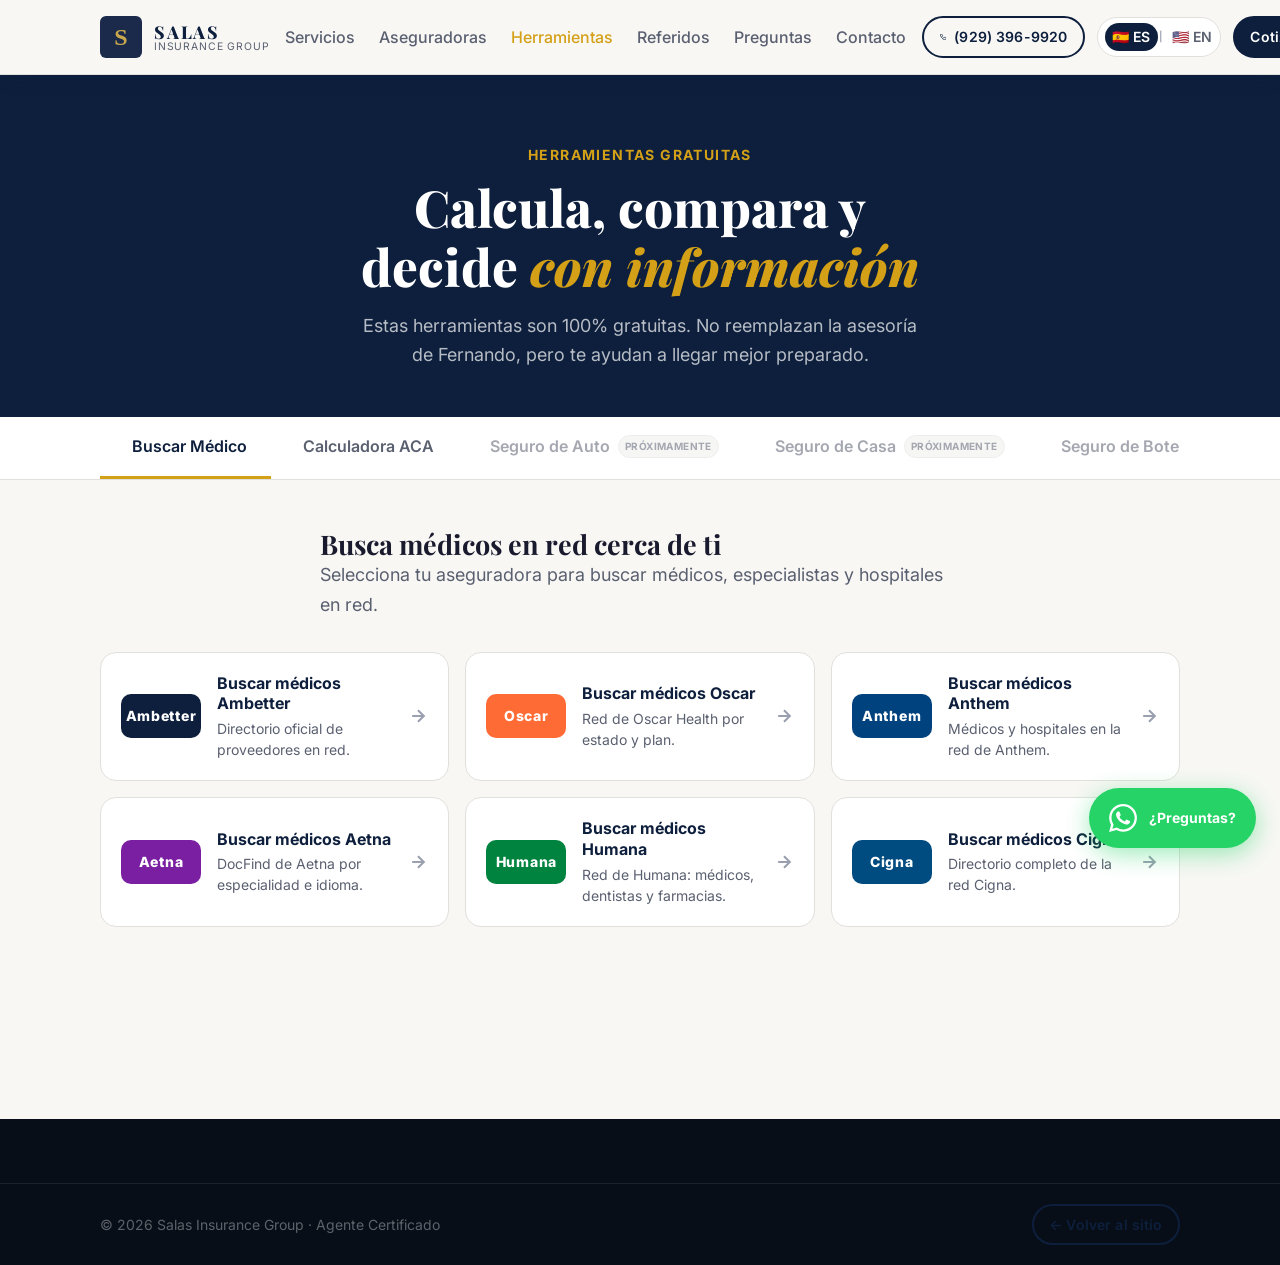
==== commit 319e9df1: "feat: referidos.html página independiente, médicos primera tab, fix nombres tabs móvil" ====
--- a/herramientas.html
+++ b/herramientas.html
@@ -65,13 +65,13 @@
   <div class="tools-tabs-wrap">
     <div class="container">
       <div class="tools-tabs" role="tablist">
-        <button class="tools-tab tools-tab--active" role="tab" data-tool="calculadora" aria-selected="true">
+        <button class="tools-tab tools-tab--active" role="tab" data-tool="medicos" aria-selected="true">
+          <svg width="16" height="16" viewBox="0 0 24 24" fill="none" stroke="currentColor" stroke-width="2"><path d="M21 10c0 7-9 13-9 13s-9-6-9-13a9 9 0 0 1 18 0z"/><circle cx="12" cy="10" r="3"/></svg>
+          <span data-es="Buscar Médico" data-en="Find a Doctor">Buscar Médico</span>
+        </button>
+        <button class="tools-tab" role="tab" data-tool="calculadora" aria-selected="false">
           <svg width="16" height="16" viewBox="0 0 24 24" fill="none" stroke="currentColor" stroke-width="2"><rect x="2" y="3" width="20" height="14" rx="2"/><line x1="8" y1="21" x2="16" y2="21"/><line x1="12" y1="17" x2="12" y2="21"/></svg>
           <span data-es="Calculadora ACA" data-en="ACA Calculator">Calculadora ACA</span>
-        </button>
-        <button class="tools-tab" role="tab" data-tool="medicos" aria-selected="false">
-          <svg width="16" height="16" viewBox="0 0 24 24" fill="none" stroke="currentColor" stroke-width="2"><path d="M21 10c0 7-9 13-9 13s-9-6-9-13a9 9 0 0 1 18 0z"/><circle cx="12" cy="10" r="3"/></svg>
-          <span data-es="Buscar Médico" data-en="Find a Doctor">Buscar Médico</span>
         </button>
         <button class="tools-tab tools-tab--soon" role="tab" data-tool="auto" aria-selected="false" disabled>
           <svg width="16" height="16" viewBox="0 0 24 24" fill="none" stroke="currentColor" stroke-width="2"><rect x="1" y="3" width="15" height="13" rx="1"/><polygon points="16 8 20 8 23 11 23 16 16 16 16 8"/><circle cx="5.5" cy="18.5" r="2.5"/><circle cx="18.5" cy="18.5" r="2.5"/></svg>
@@ -99,7 +99,7 @@
     <div class="container">
 
       <!-- ── CALCULADORA ACA ── -->
-      <div class="tool-panel tool-panel--active" id="panel-calculadora" role="tabpanel">
+      <div class="tool-panel tool-panel--active" id="panel-calculadora" role="tabpanel" style="display:none">
 
         <div class="calc-layout">
 
@@ -268,7 +268,7 @@
       </div><!-- /#panel-calculadora -->
 
       <!-- ── BUSCAR MÉDICO ── -->
-      <div class="tool-panel" id="panel-medicos" role="tabpanel" style="display:none">
+      <div class="tool-panel" id="panel-medicos" role="tabpanel">
         <div class="section-header" style="text-align:left;margin-bottom:var(--space-8)">
           <h2 data-es="Busca médicos en red cerca de ti" data-en="Find in-network doctors near you">Busca médicos en red cerca de ti</h2>
           <p class="section-desc" style="max-width:none" data-es="Selecciona tu aseguradora para buscar médicos, especialistas y hospitales en red." data-en="Select your carrier to find in-network doctors, specialists, and hospitals.">Selecciona tu aseguradora para buscar médicos, especialistas y hospitales en red.</p>
--- a/style.css
+++ b/style.css
@@ -1,19 +1,19 @@
 /* ═══════════════════════════════════════════════════════════
    SALAS INSURANCE GROUP — style.css
-   Palette: Navy #1B2A4A + Gold #C9A84C + White
+   Palette: Navy #0D1F3C + Gold #D4A017 — Branding v2
    ═══════════════════════════════════════════════════════════ */
 
 /* ── TOKENS ── */
 :root {
-  /* Brand */
-  --navy: #1B2A4A;
-  --navy-dark: #0f1d35;
-  --navy-light: #243562;
-  --gold: #C9A84C;
-  --gold-light: #e0c070;
-  --gold-dark: #a88630;
+  /* Brand v2 */
+  --navy: #0D1F3C;
+  --navy-dark: #080E18;
+  --navy-light: #162D55;
+  --gold: #D4A017;
+  --gold-light: #F0C040;
+  --gold-dark: #A07810;
   --white: #ffffff;
-  --off-white: #f8f7f4;
+  --off-white: #F7F5F0;
 
   /* Text */
   --color-text: #1a1a2e;
@@ -61,9 +61,9 @@
   --radius-xl: 1.5rem;
   --radius-full: 9999px;
   --transition: 200ms cubic-bezier(0.16, 1, 0.3, 1);
-  --shadow-sm: 0 1px 3px rgba(27,42,74,0.08);
-  --shadow-md: 0 4px 16px rgba(27,42,74,0.12);
-  --shadow-lg: 0 12px 40px rgba(27,42,74,0.18);
+  --shadow-sm: 0 1px 3px rgba(13,31,60,0.10);
+  --shadow-md: 0 4px 16px rgba(13,31,60,0.15);
+  --shadow-lg: 0 12px 40px rgba(13,31,60,0.22);
   --content-max: 1160px;
 }
 
@@ -1663,3 +1663,445 @@
   .ref-form-wrap { padding: var(--space-6); }
   .ref-submit { min-width: 0; width: 100%; }
 }
+
+/* ── MÉDICOS CTA BANNER ── */
+.medicos-cta-banner {
+  display: flex;
+  align-items: center;
+  gap: var(--space-6);
+  background: var(--navy);
+  border-radius: var(--radius-xl);
+  padding: var(--space-8) var(--space-10);
+  box-shadow: var(--shadow-lg);
+}
+.medicos-cta-icon {
+  flex-shrink: 0;
+  width: 72px;
+  height: 72px;
+  background: rgba(212,160,23,0.15);
+  border-radius: var(--radius-lg);
+  display: flex;
+  align-items: center;
+  justify-content: center;
+  color: var(--gold);
+}
+.medicos-cta-text { flex: 1; }
+.medicos-cta-text h2 {
+  font-family: var(--font-display);
+  font-size: var(--text-lg);
+  font-weight: 700;
+  color: #fff;
+  margin-bottom: var(--space-2);
+}
+.medicos-cta-text p {
+  color: rgba(255,255,255,0.7);
+  font-size: var(--text-sm);
+  line-height: 1.6;
+  margin: 0;
+}
+.medicos-cta-btn {
+  flex-shrink: 0;
+  display: flex;
+  align-items: center;
+  gap: var(--space-2);
+  white-space: nowrap;
+}
+@media (max-width: 680px) {
+  .medicos-cta-banner {
+    flex-direction: column;
+    text-align: center;
+    padding: var(--space-8) var(--space-6);
+  }
+  .medicos-cta-btn { width: 100%; justify-content: center; }
+}
+
+/* ══════════════════════════════════════════════
+   MAPA SVG — LICENCIAS
+   ══════════════════════════════════════════════ */
+#licencias { background: var(--color-bg); }
+
+.map-wrap {
+  max-width: 780px;
+  margin: 0 auto;
+}
+
+.usa-map {
+  width: 100%;
+  height: auto;
+  display: block;
+  filter: drop-shadow(0 4px 24px rgba(13,31,60,0.10));
+}
+
+/* Non-licensed states */
+.state {
+  fill: var(--navy-light);
+  stroke: var(--navy-dark);
+  stroke-width: 1;
+  transition: fill var(--transition);
+}
+
+/* Licensed states */
+.state--licensed {
+  fill: var(--gold);
+  stroke: var(--gold-dark);
+  stroke-width: 1.5;
+  cursor: pointer;
+  filter: drop-shadow(0 2px 6px rgba(212,160,23,0.35));
+  transition: fill var(--transition), filter var(--transition);
+}
+.state--licensed:hover {
+  fill: var(--gold-light);
+  filter: drop-shadow(0 4px 14px rgba(212,160,23,0.55));
+}
+
+/* Labels */
+.map-label {
+  fill: var(--navy-dark);
+  font-family: var(--font-body);
+  font-size: 11px;
+  font-weight: 700;
+  text-anchor: middle;
+  pointer-events: none;
+  user-select: none;
+}
+
+/* Tooltip */
+.map-tooltip-bg { fill: var(--navy); rx: 6; }
+.map-tooltip-text {
+  fill: #fff;
+  font-family: var(--font-body);
+  font-size: 12px;
+  font-weight: 600;
+  text-anchor: middle;
+  pointer-events: none;
+}
+
+/* Legend */
+.map-legend {
+  display: flex;
+  justify-content: center;
+  gap: var(--space-6);
+  margin-top: var(--space-6);
+}
+.map-legend-item {
+  display: flex;
+  align-items: center;
+  gap: var(--space-2);
+  font-size: var(--text-sm);
+  color: var(--color-text-muted);
+}
+.map-legend-dot {
+  width: 14px;
+  height: 14px;
+  border-radius: 3px;
+  flex-shrink: 0;
+}
+.map-legend-dot--gold { background: var(--gold); }
+.map-legend-dot--navy { background: var(--navy-light); }
+
+/* State pills */
+.map-states-list {
+  display: flex;
+  flex-wrap: wrap;
+  justify-content: center;
+  gap: var(--space-2);
+  margin-top: var(--space-6);
+}
+.state-pill {
+  display: inline-flex;
+  align-items: center;
+  gap: var(--space-2);
+  padding: var(--space-1) var(--space-4);
+  background: rgba(212,160,23,0.12);
+  border: 1.5px solid var(--gold);
+  border-radius: var(--radius-full);
+  color: var(--navy);
+  font-size: var(--text-sm);
+  font-weight: 600;
+  transition: background var(--transition);
+}
+.state-pill::before {
+  content: '';
+  width: 7px;
+  height: 7px;
+  border-radius: 50%;
+  background: var(--gold);
+  flex-shrink: 0;
+}
+.state-pill:hover { background: rgba(212,160,23,0.22); }
+
+/* Map CTA */
+.map-cta {
+  text-align: center;
+  margin-top: var(--space-10);
+  display: flex;
+  flex-direction: column;
+  align-items: center;
+  gap: var(--space-4);
+}
+.map-cta p {
+  color: var(--color-text-muted);
+  font-size: var(--text-sm);
+}
+
+/* ══════════════════════════════════════════════
+   STICKY MOBILE BAR
+   ══════════════════════════════════════════════ */
+.sticky-mobile-bar {
+  display: none;
+  position: fixed;
+  bottom: 0;
+  left: 0;
+  right: 0;
+  z-index: 900;
+  height: 64px;
+  background: var(--navy);
+  border-top: 2px solid var(--gold);
+  box-shadow: 0 -4px 20px rgba(13,31,60,0.25);
+  padding-bottom: env(safe-area-inset-bottom);
+}
+.sticky-mobile-btn {
+  display: flex;
+  flex: 1;
+  height: 100%;
+  flex-direction: column;
+  align-items: center;
+  justify-content: center;
+  gap: 4px;
+  font-size: 12px;
+  font-weight: 600;
+  text-decoration: none;
+  transition: background var(--transition);
+}
+.sticky-mobile-bar {
+  display: none;
+  flex-direction: row;
+}
+.sticky-mobile-btn--call {
+  color: #fff;
+  background: transparent;
+  border-right: 1px solid rgba(255,255,255,0.1);
+}
+.sticky-mobile-btn--call:hover { background: rgba(255,255,255,0.08); }
+.sticky-mobile-btn--whatsapp {
+  color: var(--gold);
+  background: transparent;
+}
+.sticky-mobile-btn--whatsapp:hover { background: rgba(212,160,23,0.1); }
+
+@media (max-width: 768px) {
+  .sticky-mobile-bar { display: flex; }
+  /* Add bottom padding to body so content isn't hidden behind bar */
+  body { padding-bottom: 64px; }
+  /* Hide WhatsApp FAB on mobile — sticky bar replaces it */
+  .whatsapp-fab { display: none !important; }
+}
+
+/* ══════════════════════════════════════════════
+   EXIT INTENT POPUP
+   ══════════════════════════════════════════════ */
+.exit-popup-overlay {
+  position: fixed;
+  inset: 0;
+  z-index: 2000;
+  background: rgba(8,14,24,0.75);
+  backdrop-filter: blur(4px);
+  display: flex !important;
+  align-items: center;
+  justify-content: center;
+  padding: var(--space-6);
+  opacity: 0;
+  pointer-events: none;
+  transition: opacity 300ms ease;
+}
+.exit-popup-overlay.is-visible {
+  opacity: 1;
+  pointer-events: all;
+}
+.exit-popup-card {
+  background: #fff;
+  border-radius: var(--radius-xl);
+  padding: var(--space-10) var(--space-8);
+  max-width: 420px;
+  width: 100%;
+  position: relative;
+  box-shadow: 0 24px 64px rgba(13,31,60,0.30);
+  transform: translateY(20px);
+  transition: transform 300ms ease;
+  text-align: center;
+}
+.exit-popup-overlay.is-visible .exit-popup-card {
+  transform: translateY(0);
+}
+.exit-popup-close {
+  position: absolute;
+  top: var(--space-4);
+  right: var(--space-4);
+  background: var(--color-surface-soft);
+  border: none;
+  border-radius: var(--radius-full);
+  width: 36px;
+  height: 36px;
+  display: flex;
+  align-items: center;
+  justify-content: center;
+  cursor: pointer;
+  color: var(--color-text-muted);
+  transition: background var(--transition), color var(--transition);
+}
+.exit-popup-close:hover { background: var(--navy); color: #fff; }
+.exit-popup-icon {
+  width: 64px;
+  height: 64px;
+  background: rgba(13,31,60,0.07);
+  border-radius: var(--radius-full);
+  display: flex;
+  align-items: center;
+  justify-content: center;
+  margin: 0 auto var(--space-5);
+  color: var(--navy);
+}
+.exit-popup-title {
+  font-family: var(--font-display);
+  font-size: var(--text-lg);
+  font-weight: 700;
+  color: var(--navy);
+  margin-bottom: var(--space-3);
+  line-height: 1.3;
+}
+.exit-popup-sub {
+  color: var(--color-text-muted);
+  font-size: var(--text-sm);
+  margin-bottom: var(--space-6);
+  line-height: 1.6;
+}
+.exit-popup-form {
+  display: flex;
+  flex-direction: column;
+  gap: var(--space-3);
+}
+.exit-popup-input {
+  width: 100%;
+  padding: var(--space-3) var(--space-4);
+  border: 1.5px solid var(--color-border);
+  border-radius: var(--radius-md);
+  font-size: var(--text-sm);
+  font-family: var(--font-body);
+  color: var(--color-text);
+  background: var(--color-bg);
+  transition: border-color var(--transition);
+  outline: none;
+}
+.exit-popup-input:focus { border-color: var(--navy); }
+.exit-popup-btn { width: 100%; justify-content: center; margin-top: var(--space-2); }
+.exit-popup-disclaimer {
+  margin-top: var(--space-4);
+  font-size: 11px;
+  color: var(--color-text-faint);
+}
+
+/* ══════════════════════════════════════════════
+   GALERÍA 2 COLUMNAS
+   ══════════════════════════════════════════════ */
+.gallery-grid--2col {
+  grid-template-columns: 1fr 1fr;
+  grid-template-rows: 1fr;
+}
+.gallery-grid--2col .gallery-card--large {
+  grid-column: span 1;
+  grid-row: span 1;
+  height: 340px;
+}
+@media (max-width: 600px) {
+  .gallery-grid--2col { grid-template-columns: 1fr; }
+  .gallery-grid--2col .gallery-card--large { height: 240px; }
+}
+
+/* ══════════════════════════════════════════════
+   STEPS COMPACT — inside why-us
+   ══════════════════════════════════════════════ */
+.steps-compact {
+  display: flex;
+  flex-direction: column;
+  gap: var(--space-4);
+  margin-bottom: var(--space-8);
+  padding: var(--space-6);
+  background: var(--color-bg);
+  border-radius: var(--radius-lg);
+  border-left: 3px solid var(--gold);
+}
+.step-compact {
+  display: flex;
+  align-items: flex-start;
+  gap: var(--space-4);
+}
+.step-compact-num {
+  flex-shrink: 0;
+  width: 32px;
+  height: 32px;
+  background: var(--navy);
+  color: var(--gold);
+  border-radius: var(--radius-full);
+  display: flex;
+  align-items: center;
+  justify-content: center;
+  font-size: 11px;
+  font-weight: 800;
+  letter-spacing: 0.05em;
+}
+.step-compact strong {
+  display: block;
+  font-size: var(--text-sm);
+  font-weight: 700;
+  color: var(--navy);
+  margin-bottom: 2px;
+}
+.step-compact p {
+  font-size: var(--text-xs);
+  color: var(--color-text-muted);
+  margin: 0;
+  line-height: 1.5;
+}
+
+/* ══════════════════════════════════════════════
+   FOOTER CARRIERS
+   ══════════════════════════════════════════════ */
+.footer-carriers {
+  border-top: 1px solid rgba(255,255,255,0.08);
+  padding: var(--space-6) 0;
+  margin-bottom: var(--space-4);
+  text-align: center;
+}
+.footer-carriers-label {
+  font-size: var(--text-xs);
+  color: rgba(255,255,255,0.4);
+  text-transform: uppercase;
+  letter-spacing: 0.1em;
+  margin-bottom: var(--space-3);
+}
+.footer-carriers-row {
+  display: flex;
+  flex-wrap: wrap;
+  justify-content: center;
+  gap: var(--space-2) var(--space-5);
+}
+.footer-carriers-row span {
+  font-size: var(--text-xs);
+  font-weight: 600;
+  color: rgba(255,255,255,0.55);
+  letter-spacing: 0.05em;
+}
+
+/* ══════════════════════════════════════════════
+   FAQ SHOW MORE
+   ══════════════════════════════════════════════ */
+.faq-item--hidden { display: none; }
+.faq-item--hidden.is-visible { display: block; }
+
+.faq-show-more-wrap {
+  text-align: center;
+  margin-top: var(--space-6);
+}
+.faq-show-more {
+  min-width: 200px;
+}
--- a/herramientas.css
+++ b/herramientas.css
@@ -421,7 +421,20 @@
   .calc-info-boxes { grid-template-columns: 1fr; }
 }
 @media (max-width: 600px) {
-  .tools-tab span:not(.tools-tab-badge) { display: none; }
-  .tools-tab { padding: var(--space-4); }
-  .tools-tab svg { width: 20px; height: 20px; }
-}
+  .tools-tab {
+    padding: var(--space-2) var(--space-3);
+    font-size: 11px;
+    gap: 4px;
+    flex-direction: column;
+    min-width: 70px;
+  }
+  .tools-tab span:not(.tools-tab-badge) {
+    display: block;
+    font-size: 10px;
+    line-height: 1.2;
+    text-align: center;
+    white-space: normal;
+  }
+  .tools-tab svg { width: 16px; height: 16px; flex-shrink: 0; }
+  .tools-tab-badge { font-size: 8px; padding: 1px 4px; }
+}
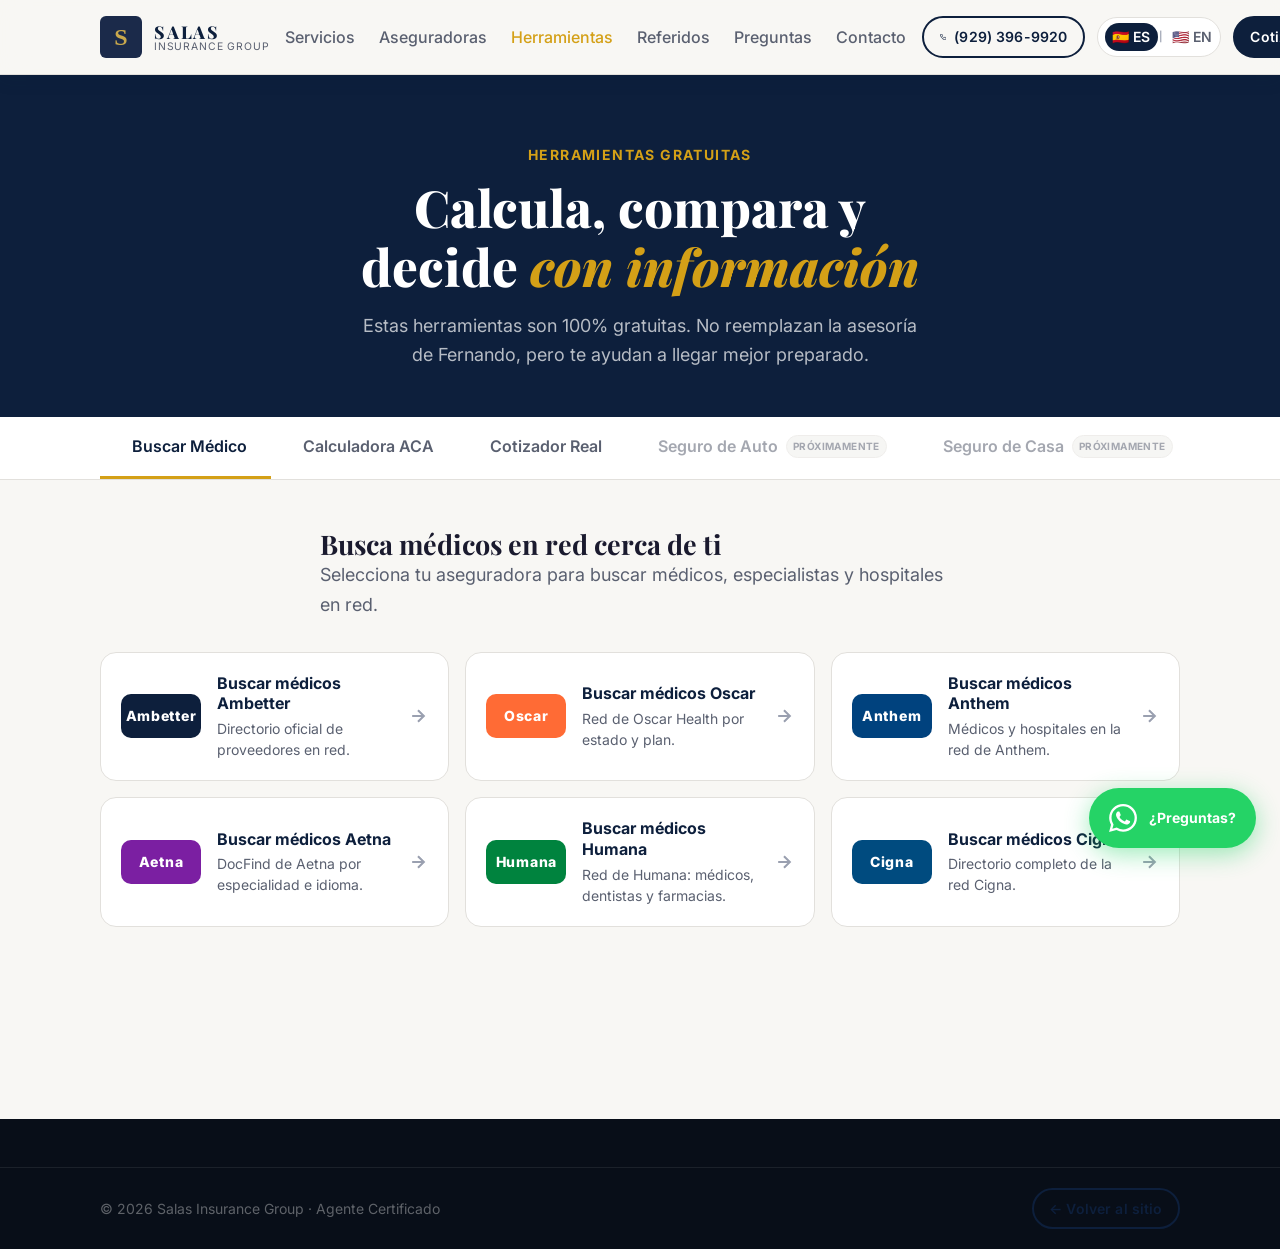
==== commit e0755f61: "perf+ux: webp images, hero particles, 3-step section, scroll animations, exit popup v2, HealthSherpa" ====
--- a/herramientas.html
+++ b/herramientas.html
@@ -65,30 +65,39 @@
   <div class="tools-tabs-wrap">
     <div class="container">
       <div class="tools-tabs" role="tablist">
-        <button class="tools-tab tools-tab--active" role="tab" data-tool="medicos" aria-selected="true">
+        <button class="tools-tab tools-tab--active" role="tab" data-tool="medicos" aria-selected="true" data-desc-es="Encuentra médicos en red por aseguradora y código postal." data-desc-en="Find in-network doctors by carrier and ZIP code.">
           <svg width="16" height="16" viewBox="0 0 24 24" fill="none" stroke="currentColor" stroke-width="2"><path d="M21 10c0 7-9 13-9 13s-9-6-9-13a9 9 0 0 1 18 0z"/><circle cx="12" cy="10" r="3"/></svg>
           <span data-es="Buscar Médico" data-en="Find a Doctor">Buscar Médico</span>
         </button>
-        <button class="tools-tab" role="tab" data-tool="calculadora" aria-selected="false">
+        <button class="tools-tab" role="tab" data-tool="calculadora" aria-selected="false" data-desc-es="Estima tu subsidio ACA según ingresos y tamaño de familia." data-desc-en="Estimate your ACA subsidy based on income and family size.">
           <svg width="16" height="16" viewBox="0 0 24 24" fill="none" stroke="currentColor" stroke-width="2"><rect x="2" y="3" width="20" height="14" rx="2"/><line x1="8" y1="21" x2="16" y2="21"/><line x1="12" y1="17" x2="12" y2="21"/></svg>
           <span data-es="Calculadora ACA" data-en="ACA Calculator">Calculadora ACA</span>
         </button>
-        <button class="tools-tab tools-tab--soon" role="tab" data-tool="auto" aria-selected="false" disabled>
+        <button class="tools-tab" role="tab" data-tool="cotizador" aria-selected="false" data-desc-es="Ver planes ACA reales con precios y subsidios — en tiempo real." data-desc-en="View real ACA plans with prices and subsidies — in real time.">
+          <svg width="16" height="16" viewBox="0 0 24 24" fill="none" stroke="currentColor" stroke-width="2"><path d="M12 2l3.09 6.26L22 9.27l-5 4.87 1.18 6.88L12 17.77l-6.18 3.25L7 14.14 2 9.27l6.91-1.01L12 2z"/></svg>
+          <span data-es="Cotizador Real" data-en="Live Quotes">Cotizador Real</span>
+        </button>
+        <button class="tools-tab tools-tab--soon" role="tab" data-tool="auto" aria-selected="false" disabled data-desc-es="Próximamente: cotiza tu seguro de auto." data-desc-en="Coming soon: get your auto insurance quote.">
           <svg width="16" height="16" viewBox="0 0 24 24" fill="none" stroke="currentColor" stroke-width="2"><rect x="1" y="3" width="15" height="13" rx="1"/><polygon points="16 8 20 8 23 11 23 16 16 16 16 8"/><circle cx="5.5" cy="18.5" r="2.5"/><circle cx="18.5" cy="18.5" r="2.5"/></svg>
           <span data-es="Seguro de Auto" data-en="Auto Insurance">Seguro de Auto</span>
           <span class="tools-tab-badge" data-es="Próximamente" data-en="Coming soon">Próximamente</span>
         </button>
-        <button class="tools-tab tools-tab--soon" role="tab" data-tool="casa" aria-selected="false" disabled>
+        <button class="tools-tab tools-tab--soon" role="tab" data-tool="casa" aria-selected="false" disabled data-desc-es="Próximamente: seguro para tu hogar." data-desc-en="Coming soon: home insurance.">
           <svg width="16" height="16" viewBox="0 0 24 24" fill="none" stroke="currentColor" stroke-width="2"><path d="M3 9l9-7 9 7v11a2 2 0 0 1-2 2H5a2 2 0 0 1-2-2z"/><polyline points="9 22 9 12 15 12 15 22"/></svg>
           <span data-es="Seguro de Casa" data-en="Home Insurance">Seguro de Casa</span>
           <span class="tools-tab-badge" data-es="Próximamente" data-en="Coming soon">Próximamente</span>
         </button>
-        <button class="tools-tab tools-tab--soon" role="tab" data-tool="bote" aria-selected="false" disabled>
+        <button class="tools-tab tools-tab--soon" role="tab" data-tool="bote" aria-selected="false" disabled data-desc-es="Próximamente: seguro para tu embarcación." data-desc-en="Coming soon: boat insurance.">
           <svg width="16" height="16" viewBox="0 0 24 24" fill="none" stroke="currentColor" stroke-width="2"><path d="M2 20a2 2 0 0 0 2 2h16a2 2 0 0 0 2-2M2 20l4-12h12l4 12"/><path d="M12 2v6"/><path d="M8 8h8"/></svg>
           <span data-es="Seguro de Bote" data-en="Boat Insurance">Seguro de Bote</span>
           <span class="tools-tab-badge" data-es="Próximamente" data-en="Coming soon">Próximamente</span>
         </button>
       </div>
+    </div>
+
+    <!-- Tab description tooltip -->
+    <div class="tab-desc-bar" id="tabDescBar">
+      <span class="tab-desc-text" id="tabDescText">Encuentra médicos en red por aseguradora y código postal.</span>
     </div>
   </div>
 
@@ -97,6 +106,100 @@
   ══════════════════════════════════════ -->
   <main class="tools-content">
     <div class="container">
+
+      <!-- ── COTIZADOR REAL ── -->
+      <div class="tool-panel" id="panel-cotizador" role="tabpanel" style="display:none">
+        <div class="cotizador-layout">
+
+          <!-- Intro -->
+          <div class="cotizador-intro">
+            <div class="cotizador-badge" data-es="🌟 Powered by HealthSherpa" data-en="🌟 Powered by HealthSherpa">🌟 Powered by HealthSherpa</div>
+            <h2 data-es="Cotizador de Planes ACA — Real y Gratuito" data-en="ACA Plan Finder — Real & Free">Cotizador de Planes ACA — Real y Gratuito</h2>
+            <p data-es="Ve los planes reales disponibles en tu área, con precios exactos y subsidios aplicados según tus ingresos. Todos los datos son oficiales del Marketplace federal." data-en="See real plans available in your area, with exact prices and subsidies applied based on your income. All data is official from the federal Marketplace.">Ve los planes reales disponibles en tu área, con precios exactos y subsidios aplicados según tus ingresos. Todos los datos son oficiales del Marketplace federal.</p>
+          </div>
+
+          <!-- Steps -->
+          <div class="cotizador-steps">
+            <div class="cotizador-step">
+              <div class="cotizador-step-num">1</div>
+              <p data-es="Presiona el botón de abajo" data-en="Press the button below">Presiona el botón de abajo</p>
+            </div>
+            <div class="cotizador-arrow">→</div>
+            <div class="cotizador-step">
+              <div class="cotizador-step-num">2</div>
+              <p data-es="Ingresa tu código postal e ingresos" data-en="Enter your ZIP code and income">Ingresa tu código postal e ingresos</p>
+            </div>
+            <div class="cotizador-arrow">→</div>
+            <div class="cotizador-step">
+              <div class="cotizador-step-num">3</div>
+              <p data-es="Ve planes y precios reales" data-en="See real plans and prices">Ve planes y precios reales</p>
+            </div>
+          </div>
+
+          <!-- CTA principal -->
+          <div class="cotizador-cta-wrap">
+            <a href="https://www.healthsherpa.com/?_agent_id=fernando-salas" target="_blank" rel="noopener" class="btn btn-primary btn-lg cotizador-cta-btn" id="cotizadorLink">
+              <svg width="18" height="18" viewBox="0 0 24 24" fill="none" stroke="currentColor" stroke-width="2"><path d="M12 2l3.09 6.26L22 9.27l-5 4.87 1.18 6.88L12 17.77l-6.18 3.25L7 14.14 2 9.27l6.91-1.01L12 2z"/></svg>
+              <span data-es="Ver Planes Disponibles para Mí" data-en="View Plans Available for Me">Ver Planes Disponibles para Mí</span>
+              <svg width="14" height="14" viewBox="0 0 24 24" fill="none" stroke="currentColor" stroke-width="2.5"><path d="M18 13v6a2 2 0 0 1-2 2H5a2 2 0 0 1-2-2V8a2 2 0 0 1 2-2h6"/><polyline points="15 3 21 3 21 9"/><line x1="10" y1="14" x2="21" y2="3"/></svg>
+            </a>
+            <p class="cotizador-note" data-es="Abre el portal oficial de HealthSherpa en una nueva pestaña. 100% gratuito." data-en="Opens the official HealthSherpa portal in a new tab. 100% free.">Abre el portal oficial de HealthSherpa en una nueva pestaña. 100% gratuito.</p>
+          </div>
+
+          <!-- Info cards -->
+          <div class="cotizador-cards">
+            <div class="cotizador-card">
+              <div class="cotizador-card-icon">
+                <svg width="24" height="24" viewBox="0 0 24 24" fill="none" stroke="currentColor" stroke-width="1.8"><path d="M22 12h-4l-3 9L9 3l-3 9H2"/></svg>
+              </div>
+              <h4 data-es="Precios Reales" data-en="Real Prices">Precios Reales</h4>
+              <p data-es="Datos directos del Marketplace federal. No estimaciones." data-en="Direct data from the federal Marketplace. No estimates.">Datos directos del Marketplace federal. No estimaciones.</p>
+            </div>
+            <div class="cotizador-card">
+              <div class="cotizador-card-icon">
+                <svg width="24" height="24" viewBox="0 0 24 24" fill="none" stroke="currentColor" stroke-width="1.8"><path d="M12 22s8-4 8-10V5l-8-3-8 3v7c0 6 8 10 8 10z"/></svg>
+              </div>
+              <h4 data-es="Subsidios Aplicados" data-en="Subsidies Applied">Subsidios Aplicados</h4>
+              <p data-es="Ve el precio después del subsidio según tus ingresos." data-en="See the price after subsidy based on your income.">Ve el precio después del subsidio según tus ingresos.</p>
+            </div>
+            <div class="cotizador-card">
+              <div class="cotizador-card-icon">
+                <svg width="24" height="24" viewBox="0 0 24 24" fill="none" stroke="currentColor" stroke-width="1.8"><circle cx="12" cy="12" r="10"/><polyline points="12 6 12 12 16 14"/></svg>
+              </div>
+              <h4 data-es="En Minutos" data-en="In Minutes">En Minutos</h4>
+              <p data-es="Sin papeles, sin esperas. Compara planes en minutos." data-en="No paperwork, no waiting. Compare plans in minutes.">Sin papeles, sin esperas. Compara planes en minutos.</p>
+            </div>
+          </div>
+
+          <!-- Nota Fernando -->
+          <div class="cotizador-help-banner">
+            <div class="cotizador-help-avatar">
+              <picture>
+                <source srcset="fernando-headshot.webp" type="image/webp" />
+                <img src="fernando-headshot.jpg" alt="Fernando Salas" loading="lazy" />
+              </picture>
+            </div>
+            <div>
+              <strong data-es="¿Necesitas ayuda para elegir?" data-en="Need help choosing?">Need help choosing?</strong>
+              <p data-es="Una vez que veas los planes, llámame o escríbeme por WhatsApp. Te explico cuál es el mejor para ti en minutos, totalmente gratis." data-en="Once you see the plans, call me or message me on WhatsApp. I'll explain which is best for you in minutes, completely free.">Una vez que veas los planes, llámame o escríbeme por WhatsApp. Te explico cuál es el mejor para ti en minutos, totalmente gratis.</p>
+              <div class="cotizador-help-btns">
+                <a href="https://wa.me/19293969920?text=Hola%20Fernando%2C%20vi%20los%20planes%20en%20el%20cotizador%20y%20necesito%20ayuda%20para%20elegir" target="_blank" rel="noopener" class="btn btn-whatsapp btn-sm">
+                  <svg width="14" height="14" viewBox="0 0 24 24" fill="currentColor"><path d="M17.472 14.382c-.297-.149-1.758-.867-2.03-.967-.273-.099-.471-.148-.67.15-.197.297-.767.966-.94 1.164-.173.199-.347.223-.644.075-.297-.15-1.255-.463-2.39-1.475-.883-.788-1.48-1.761-1.653-2.059-.173-.297-.018-.458.13-.606.134-.133.298-.347.446-.52.149-.174.198-.298.298-.497.099-.198.05-.371-.025-.52-.075-.149-.669-1.612-.916-2.207-.242-.579-.487-.5-.669-.51-.173-.008-.371-.01-.57-.01-.198 0-.52.074-.792.372-.272.297-1.04 1.016-1.04 2.479 0 1.462 1.065 2.875 1.213 3.074.149.198 2.096 3.2 5.077 4.487.709.306 1.262.489 1.694.625.712.227 1.36.195 1.871.118.571-.085 1.758-.719 2.006-1.413.248-.694.248-1.289.173-1.413-.074-.124-.272-.198-.57-.347m-5.421 7.403h-.004a9.87 9.87 0 0 1-5.031-1.378l-.361-.214-3.741.982.998-3.648-.235-.374a9.86 9.86 0 0 1-1.51-5.26c.001-5.45 4.436-9.884 9.888-9.884 2.64 0 5.122 1.03 6.988 2.898a9.825 9.825 0 0 1 2.893 6.994c-.003 5.45-4.437 9.884-9.885 9.884m8.413-18.297A11.815 11.815 0 0 0 12.05 0C5.495 0 .16 5.335.157 11.892c0 2.096.547 4.142 1.588 5.945L.057 24l6.305-1.654a11.882 11.882 0 0 0 5.683 1.448h.005c6.554 0 11.89-5.335 11.893-11.893a11.821 11.821 0 0 0-3.48-8.413Z"/></svg>
+                  WhatsApp
+                </a>
+                <a href="tel:+19293969920" class="btn btn-outline btn-sm">(929) 396-9920</a>
+              </div>
+            </div>
+          </div>
+
+          <!-- Setup note para Fernando -->
+          <div class="cotizador-setup-note">
+            <svg width="16" height="16" viewBox="0 0 24 24" fill="none" stroke="currentColor" stroke-width="2"><circle cx="12" cy="12" r="10"/><line x1="12" y1="8" x2="12" y2="12"/><line x1="12" y1="16" x2="12.01" y2="16"/></svg>
+            <p><strong>Nota para Fernando:</strong> Para personalizar el link del cotizador con tu cuenta, crea tu perfil gratuito en <a href="https://www.healthsherpa.com" target="_blank">HealthSherpa.com</a>, ve a Marketing → Marketing Link y copia tu URL única. Luego ábrenos para actualizar este botón con tu link personal.</p>
+          </div>
+
+        </div>
+      </div>
 
       <!-- ── CALCULADORA ACA ── -->
       <div class="tool-panel tool-panel--active" id="panel-calculadora" role="tabpanel" style="display:none">
--- a/style.css
+++ b/style.css
@@ -817,13 +817,13 @@
 /* ── FOOTER ── */
 .footer {
   background: var(--navy-dark);
-  padding-block: var(--space-16) 0;
+  padding-block: var(--space-12) 0;
 }
 .footer-inner {
   display: grid;
-  grid-template-columns: 2fr 1fr 1fr 1fr;
+  grid-template-columns: 2fr 1fr 1fr 1.6fr;
   gap: var(--space-10);
-  padding-bottom: var(--space-12);
+  padding-bottom: var(--space-10);
 }
 .footer-brand .logo-name { color: var(--white); }
 .footer-brand .logo-sub { color: rgba(255,255,255,0.4); }
@@ -1643,7 +1643,18 @@
   .step-arrow { transform: rotate(90deg); }
   .contact-grid { grid-template-columns: 1fr; }
   .form-row { grid-template-columns: 1fr; }
-  .footer-inner { grid-template-columns: 1fr; gap: var(--space-8); }
+  .footer-inner {
+    grid-template-columns: 1fr 1fr;
+    gap: var(--space-6) var(--space-5);
+  }
+  .footer-inner .footer-brand {
+    grid-column: 1 / -1;
+  }
+  .footer-links--carriers {
+    grid-column: 1 / -1;
+  }
+  .footer-links ul { gap: var(--space-2); }
+  .footer-links h4 { margin-bottom: var(--space-3); }
   .footer-bottom .container { flex-direction: column; text-align: center; }
   .whatsapp-fab-label { display: none; }
   .whatsapp-fab { padding: var(--space-4); border-radius: 50%; width: 60px; height: 60px; justify-content: center; }
@@ -1652,14 +1663,28 @@
 @media (max-width: 480px) {
   .hero-ctas { flex-direction: column; }
   .hero-ctas .btn { width: 100%; justify-content: center; }
-  .services-grid { grid-template-columns: 1fr; }
+  .services-grid { grid-template-columns: 1fr 1fr; gap: var(--space-3); }
+  .service-card { padding: var(--space-5) var(--space-4); gap: var(--space-3); }
+  .service-icon { width: 38px; height: 38px; }
+  .service-icon svg { width: 18px; height: 18px; }
+  .service-card h3 { font-size: var(--text-base); }
+  .service-card p { font-size: var(--text-xs); }
+  .service-card .btn { font-size: var(--text-xs); padding: var(--space-2) var(--space-3); }
+  .service-benefits { display: none; }
+  .service-card--featured { grid-column: span 2; }
   .contact-form-wrap { padding: var(--space-6); }
   .gallery-grid { grid-template-columns: 1fr; }
   .gallery-card--large { grid-column: 1; grid-row: auto; }
   .ref-cols { grid-template-columns: 1fr; }
   .ref-divider { width: auto; height: 1px; margin: 0; }
-  .ref-steps { flex-direction: column; align-items: flex-start; max-width: 360px; margin: 0 auto var(--space-12); }
-  .ref-step-arrow { transform: rotate(90deg); }
+  .ref-steps { flex-direction: row; align-items: flex-start; flex-wrap: nowrap; gap: var(--space-2); margin-bottom: var(--space-8); }
+  .ref-step { flex-direction: column; align-items: center; text-align: center; min-width: 0; max-width: none; gap: var(--space-2); }
+  .ref-step-icon { width: 36px; height: 36px; flex-shrink: 0; }
+  .ref-step-icon svg { width: 16px; height: 16px; }
+  .ref-step strong { font-size: 11px; }
+  .ref-step p { font-size: 10px; }
+  .ref-step-arrow { padding-top: 0; margin-top: var(--space-5); transform: none; opacity: 0.4; }
+  .ref-step-arrow svg { width: 14px; height: 14px; }
   .ref-form-wrap { padding: var(--space-6); }
   .ref-submit { min-width: 0; width: 100%; }
 }
@@ -2066,30 +2091,22 @@
 /* ══════════════════════════════════════════════
    FOOTER CARRIERS
    ══════════════════════════════════════════════ */
-.footer-carriers {
-  border-top: 1px solid rgba(255,255,255,0.08);
-  padding: var(--space-6) 0;
-  margin-bottom: var(--space-4);
-  text-align: center;
-}
-.footer-carriers-label {
-  font-size: var(--text-xs);
-  color: rgba(255,255,255,0.4);
-  text-transform: uppercase;
-  letter-spacing: 0.1em;
-  margin-bottom: var(--space-3);
-}
-.footer-carriers-row {
+/* footer carrier pills — compact inline tags */
+.footer-carrier-pills {
   display: flex;
   flex-wrap: wrap;
-  justify-content: center;
-  gap: var(--space-2) var(--space-5);
-}
-.footer-carriers-row span {
-  font-size: var(--text-xs);
+  gap: var(--space-2);
+}
+.footer-carrier-pills span {
+  font-size: 11px;
   font-weight: 600;
-  color: rgba(255,255,255,0.55);
-  letter-spacing: 0.05em;
+  color: rgba(255,255,255,0.65);
+  background: rgba(255,255,255,0.07);
+  border: 1px solid rgba(255,255,255,0.12);
+  border-radius: var(--radius-full);
+  padding: 3px 10px;
+  letter-spacing: 0.03em;
+  white-space: nowrap;
 }
 
 /* ══════════════════════════════════════════════
@@ -2105,3 +2122,239 @@
 .faq-show-more {
   min-width: 200px;
 }
+
+/* ══════════════════════════════════════════════
+   HERO CANVAS — animated particle background
+   ══════════════════════════════════════════════ */
+.hero-canvas {
+  position: absolute;
+  inset: 0;
+  width: 100%;
+  height: 100%;
+  pointer-events: none;
+  opacity: 0.35;
+  z-index: 0;
+}
+
+/* ══════════════════════════════════════════════
+   CÓMO FUNCIONA — 3 pasos visuales
+   ══════════════════════════════════════════════ */
+.how-steps {
+  display: grid;
+  grid-template-columns: repeat(3, 1fr);
+  gap: var(--space-8);
+  position: relative;
+  margin-top: var(--space-12);
+}
+
+.how-step {
+  text-align: center;
+  position: relative;
+  padding: var(--space-8) var(--space-6);
+  background: var(--white);
+  border-radius: var(--radius-xl);
+  border: 1px solid rgba(13,31,60,0.06);
+  box-shadow: 0 2px 16px rgba(13,31,60,0.06);
+  transition: transform 0.3s ease, box-shadow 0.3s ease;
+}
+.how-step:hover {
+  transform: translateY(-4px);
+  box-shadow: 0 8px 32px rgba(13,31,60,0.12);
+}
+
+.how-step-icon {
+  width: 72px;
+  height: 72px;
+  border-radius: 50%;
+  background: linear-gradient(135deg, var(--navy) 0%, var(--navy-mid) 100%);
+  color: var(--gold);
+  display: flex;
+  align-items: center;
+  justify-content: center;
+  margin: 0 auto var(--space-4);
+  box-shadow: 0 4px 20px rgba(13,31,60,0.2);
+  transition: transform 0.3s ease;
+}
+.how-step:hover .how-step-icon {
+  transform: scale(1.08);
+}
+
+.how-step-num {
+  font-family: 'Playfair Display', Georgia, serif;
+  font-size: var(--text-3xl);
+  font-weight: 800;
+  color: var(--gold);
+  line-height: 1;
+  margin-bottom: var(--space-3);
+  opacity: 0.3;
+  position: absolute;
+  top: var(--space-4);
+  right: var(--space-5);
+}
+
+.how-step h3 {
+  font-size: var(--text-lg);
+  font-weight: 700;
+  color: var(--navy);
+  margin-bottom: var(--space-3);
+}
+.how-step p {
+  font-size: var(--text-sm);
+  color: var(--text-muted);
+  line-height: 1.6;
+}
+
+/* Connector line between steps */
+.how-step-connector {
+  display: none;
+}
+@media (min-width: 768px) {
+  .how-step-connector {
+    display: block;
+    position: absolute;
+    top: 36px;
+    right: -28px;
+    width: 32px;
+    height: 2px;
+    background: linear-gradient(90deg, var(--gold) 0%, rgba(212,160,23,0.3) 100%);
+    z-index: 1;
+    pointer-events: none;
+  }
+  .how-step:last-child .how-step-connector { display: none; }
+}
+
+@media (max-width: 767px) {
+  .how-steps {
+    grid-template-columns: 1fr;
+    gap: var(--space-5);
+  }
+  .how-step { padding: var(--space-6); text-align: left; display: flex; gap: var(--space-4); align-items: flex-start; }
+  .how-step-icon { width: 52px; height: 52px; flex-shrink: 0; margin: 0; }
+  .how-step-num { position: static; font-size: var(--text-xl); opacity: 0.25; margin-bottom: 0; }
+  .how-step h3 { margin-bottom: var(--space-1); }
+}
+
+/* ══════════════════════════════════════════════
+   MICRO-ANIMACIONES — reveal on scroll
+   ══════════════════════════════════════════════ */
+.reveal-item {
+  opacity: 0;
+  transform: translateY(28px);
+  transition: opacity 0.55s cubic-bezier(0.22,1,0.36,1), transform 0.55s cubic-bezier(0.22,1,0.36,1);
+}
+.reveal-item.is-revealed {
+  opacity: 1;
+  transform: translateY(0);
+}
+.section-header.reveal-header {
+  opacity: 0;
+  transform: translateY(16px);
+  transition: opacity 0.5s ease, transform 0.5s ease;
+}
+.section-header.reveal-header.is-revealed {
+  opacity: 1;
+  transform: translateY(0);
+}
+
+/* ══════════════════════════════════════════════
+   EXIT POPUP v2 — mejorado
+   ══════════════════════════════════════════════ */
+.exit-popup-card--v2 {
+  padding: var(--space-8);
+  max-width: 460px;
+}
+.exit-popup-badge {
+  display: inline-block;
+  background: var(--gold);
+  color: var(--navy-dark);
+  font-size: var(--text-xs);
+  font-weight: 700;
+  text-transform: uppercase;
+  letter-spacing: 0.08em;
+  padding: 4px 12px;
+  border-radius: var(--radius-full);
+  margin-bottom: var(--space-5);
+}
+.exit-popup-hero {
+  display: flex;
+  gap: var(--space-4);
+  align-items: flex-start;
+  margin-bottom: var(--space-6);
+}
+.exit-popup-shield {
+  width: 72px;
+  height: 72px;
+  border-radius: 50%;
+  background: linear-gradient(135deg, var(--navy) 0%, var(--navy-mid) 100%);
+  color: var(--gold);
+  display: flex;
+  align-items: center;
+  justify-content: center;
+  flex-shrink: 0;
+  box-shadow: 0 4px 20px rgba(13,31,60,0.2);
+}
+.exit-popup-card--v2 .exit-popup-title {
+  font-size: var(--text-xl);
+  line-height: 1.3;
+  margin-bottom: var(--space-2);
+}
+.exit-popup-card--v2 .exit-popup-sub {
+  font-size: var(--text-sm);
+  color: var(--text-muted);
+  margin: 0;
+}
+.exit-popup-inputs {
+  display: grid;
+  grid-template-columns: 1fr 1fr;
+  gap: var(--space-3);
+  margin-bottom: var(--space-3);
+}
+.exit-popup-btn {
+  width: 100%;
+  display: flex;
+  align-items: center;
+  justify-content: center;
+  gap: var(--space-2);
+  font-size: var(--text-base);
+}
+.exit-popup-or {
+  display: flex;
+  align-items: center;
+  gap: var(--space-3);
+  margin: var(--space-4) 0 var(--space-3);
+  font-size: var(--text-xs);
+  color: var(--text-muted);
+  text-transform: uppercase;
+  letter-spacing: 0.05em;
+}
+.exit-popup-or::before, .exit-popup-or::after {
+  content: '';
+  flex: 1;
+  height: 1px;
+  background: var(--border);
+}
+.exit-popup-call {
+  display: flex;
+  align-items: center;
+  justify-content: center;
+  gap: var(--space-2);
+  width: 100%;
+  padding: var(--space-3) var(--space-4);
+  border: 1.5px solid var(--navy);
+  border-radius: var(--radius-lg);
+  color: var(--navy);
+  font-weight: 600;
+  font-size: var(--text-base);
+  text-decoration: none;
+  transition: background 0.2s, color 0.2s;
+  margin-bottom: var(--space-4);
+}
+.exit-popup-call:hover {
+  background: var(--navy);
+  color: var(--white);
+}
+@media (max-width: 480px) {
+  .exit-popup-inputs { grid-template-columns: 1fr; }
+  .exit-popup-hero { flex-direction: column; align-items: center; text-align: center; }
+  .exit-popup-card--v2 { padding: var(--space-6); }
+}
--- a/herramientas.css
+++ b/herramientas.css
@@ -420,21 +420,245 @@
   .calc-result-card { position: static; }
   .calc-info-boxes { grid-template-columns: 1fr; }
 }
-@media (max-width: 600px) {
+@media (max-width: 768px) {
   .tools-tab {
-    padding: var(--space-2) var(--space-3);
-    font-size: 11px;
-    gap: 4px;
-    flex-direction: column;
-    min-width: 70px;
+    padding: var(--space-2) var(--space-4);
+    font-size: var(--text-xs);
+    gap: 6px;
+    flex-direction: row;
+    white-space: nowrap;
+    border-radius: var(--radius-full);
   }
+  .tools-tab svg { display: none; }
   .tools-tab span:not(.tools-tab-badge) {
     display: block;
-    font-size: 10px;
-    line-height: 1.2;
-    text-align: center;
-    white-space: normal;
+    font-size: 13px;
+    font-weight: 600;
   }
-  .tools-tab svg { width: 16px; height: 16px; flex-shrink: 0; }
-  .tools-tab-badge { font-size: 8px; padding: 1px 4px; }
-}
+  .tools-tab-badge { display: none; }
+  .tools-tabs {
+    gap: var(--space-2);
+    padding: var(--space-3) var(--space-4);
+    flex-wrap: nowrap;
+  }
+}
+
+/* ══════════════════════════════════════════════
+   TAB DESCRIPTION BAR
+   ══════════════════════════════════════════════ */
+.tab-desc-bar {
+  background: rgba(13,31,60,0.06);
+  border-bottom: 1px solid var(--color-border);
+  padding: var(--space-2) var(--space-6);
+  min-height: 36px;
+  display: flex;
+  align-items: center;
+}
+.tab-desc-text {
+  font-size: var(--text-xs);
+  color: var(--color-text-muted);
+  font-style: italic;
+  transition: opacity 200ms ease;
+}
+@media (min-width: 769px) {
+  .tab-desc-bar { display: none; }
+}
+
+/* ══════════════════════════════════════════════
+   COTIZADOR REAL — HealthSherpa panel
+   ══════════════════════════════════════════════ */
+.cotizador-layout {
+  max-width: 760px;
+  margin: 0 auto;
+}
+.cotizador-badge {
+  display: inline-block;
+  background: var(--gold);
+  color: var(--navy-dark);
+  font-size: var(--text-xs);
+  font-weight: 700;
+  text-transform: uppercase;
+  letter-spacing: 0.08em;
+  padding: 4px 14px;
+  border-radius: var(--radius-full);
+  margin-bottom: var(--space-4);
+}
+.cotizador-intro h2 {
+  font-family: 'Playfair Display', Georgia, serif;
+  font-size: var(--text-3xl);
+  color: var(--navy);
+  margin-bottom: var(--space-4);
+}
+.cotizador-intro p {
+  color: var(--text-muted);
+  font-size: var(--text-base);
+  line-height: 1.7;
+  margin-bottom: var(--space-8);
+}
+
+/* Steps row */
+.cotizador-steps {
+  display: flex;
+  align-items: center;
+  gap: var(--space-4);
+  margin-bottom: var(--space-8);
+  background: var(--surface);
+  border-radius: var(--radius-xl);
+  padding: var(--space-5) var(--space-6);
+}
+.cotizador-step {
+  flex: 1;
+  text-align: center;
+}
+.cotizador-step-num {
+  width: 36px;
+  height: 36px;
+  border-radius: 50%;
+  background: var(--navy);
+  color: var(--gold);
+  font-weight: 800;
+  font-size: var(--text-sm);
+  display: flex;
+  align-items: center;
+  justify-content: center;
+  margin: 0 auto var(--space-2);
+}
+.cotizador-step p {
+  font-size: var(--text-xs);
+  color: var(--text-muted);
+  font-weight: 500;
+  margin: 0;
+  line-height: 1.4;
+}
+.cotizador-arrow {
+  color: var(--gold);
+  font-size: 1.25rem;
+  font-weight: 700;
+  flex-shrink: 0;
+}
+
+/* CTA button */
+.cotizador-cta-wrap {
+  text-align: center;
+  margin-bottom: var(--space-10);
+}
+.cotizador-cta-btn {
+  font-size: var(--text-lg) !important;
+  padding: var(--space-5) var(--space-10) !important;
+  gap: var(--space-3) !important;
+  box-shadow: 0 8px 32px rgba(13,31,60,0.2);
+  transition: transform 0.2s ease, box-shadow 0.2s ease !important;
+}
+.cotizador-cta-btn:hover {
+  transform: translateY(-2px);
+  box-shadow: 0 12px 40px rgba(13,31,60,0.28) !important;
+}
+.cotizador-note {
+  font-size: var(--text-xs);
+  color: var(--text-muted);
+  margin-top: var(--space-3);
+}
+
+/* Info cards */
+.cotizador-cards {
+  display: grid;
+  grid-template-columns: repeat(3, 1fr);
+  gap: var(--space-5);
+  margin-bottom: var(--space-8);
+}
+.cotizador-card {
+  background: var(--white);
+  border: 1px solid var(--border);
+  border-radius: var(--radius-xl);
+  padding: var(--space-5);
+  text-align: center;
+}
+.cotizador-card-icon {
+  width: 52px;
+  height: 52px;
+  border-radius: 50%;
+  background: rgba(13,31,60,0.05);
+  color: var(--navy);
+  display: flex;
+  align-items: center;
+  justify-content: center;
+  margin: 0 auto var(--space-3);
+}
+.cotizador-card h4 {
+  font-size: var(--text-sm);
+  font-weight: 700;
+  color: var(--navy);
+  margin-bottom: var(--space-2);
+}
+.cotizador-card p {
+  font-size: var(--text-xs);
+  color: var(--text-muted);
+  line-height: 1.5;
+  margin: 0;
+}
+
+/* Fernando help banner */
+.cotizador-help-banner {
+  display: flex;
+  gap: var(--space-5);
+  align-items: flex-start;
+  background: var(--navy);
+  color: var(--white);
+  border-radius: var(--radius-xl);
+  padding: var(--space-6);
+  margin-bottom: var(--space-6);
+}
+.cotizador-help-avatar {
+  width: 60px;
+  height: 60px;
+  border-radius: 50%;
+  overflow: hidden;
+  flex-shrink: 0;
+  border: 2px solid var(--gold);
+}
+.cotizador-help-avatar img {
+  width: 100%;
+  height: 100%;
+  object-fit: cover;
+}
+.cotizador-help-banner strong {
+  display: block;
+  color: var(--gold);
+  font-size: var(--text-base);
+  margin-bottom: var(--space-2);
+}
+.cotizador-help-banner p {
+  font-size: var(--text-sm);
+  color: rgba(255,255,255,0.8);
+  margin-bottom: var(--space-4);
+  line-height: 1.6;
+}
+.cotizador-help-btns {
+  display: flex;
+  gap: var(--space-3);
+  flex-wrap: wrap;
+}
+
+/* Setup note */
+.cotizador-setup-note {
+  display: flex;
+  gap: var(--space-3);
+  align-items: flex-start;
+  background: #fffbeb;
+  border: 1px solid #f0c040;
+  border-radius: var(--radius-lg);
+  padding: var(--space-4) var(--space-5);
+  color: #78530a;
+  font-size: var(--text-xs);
+}
+.cotizador-setup-note svg { flex-shrink: 0; margin-top: 2px; color: #d4a017; }
+.cotizador-setup-note p { margin: 0; line-height: 1.6; }
+.cotizador-setup-note a { color: var(--navy); font-weight: 600; }
+
+@media (max-width: 640px) {
+  .cotizador-cards { grid-template-columns: 1fr; }
+  .cotizador-steps { flex-direction: column; gap: var(--space-2); }
+  .cotizador-arrow { transform: rotate(90deg); }
+  .cotizador-help-banner { flex-direction: column; align-items: center; text-align: center; }
+  .cotizador-help-btns { justify-content: center; }
+}
